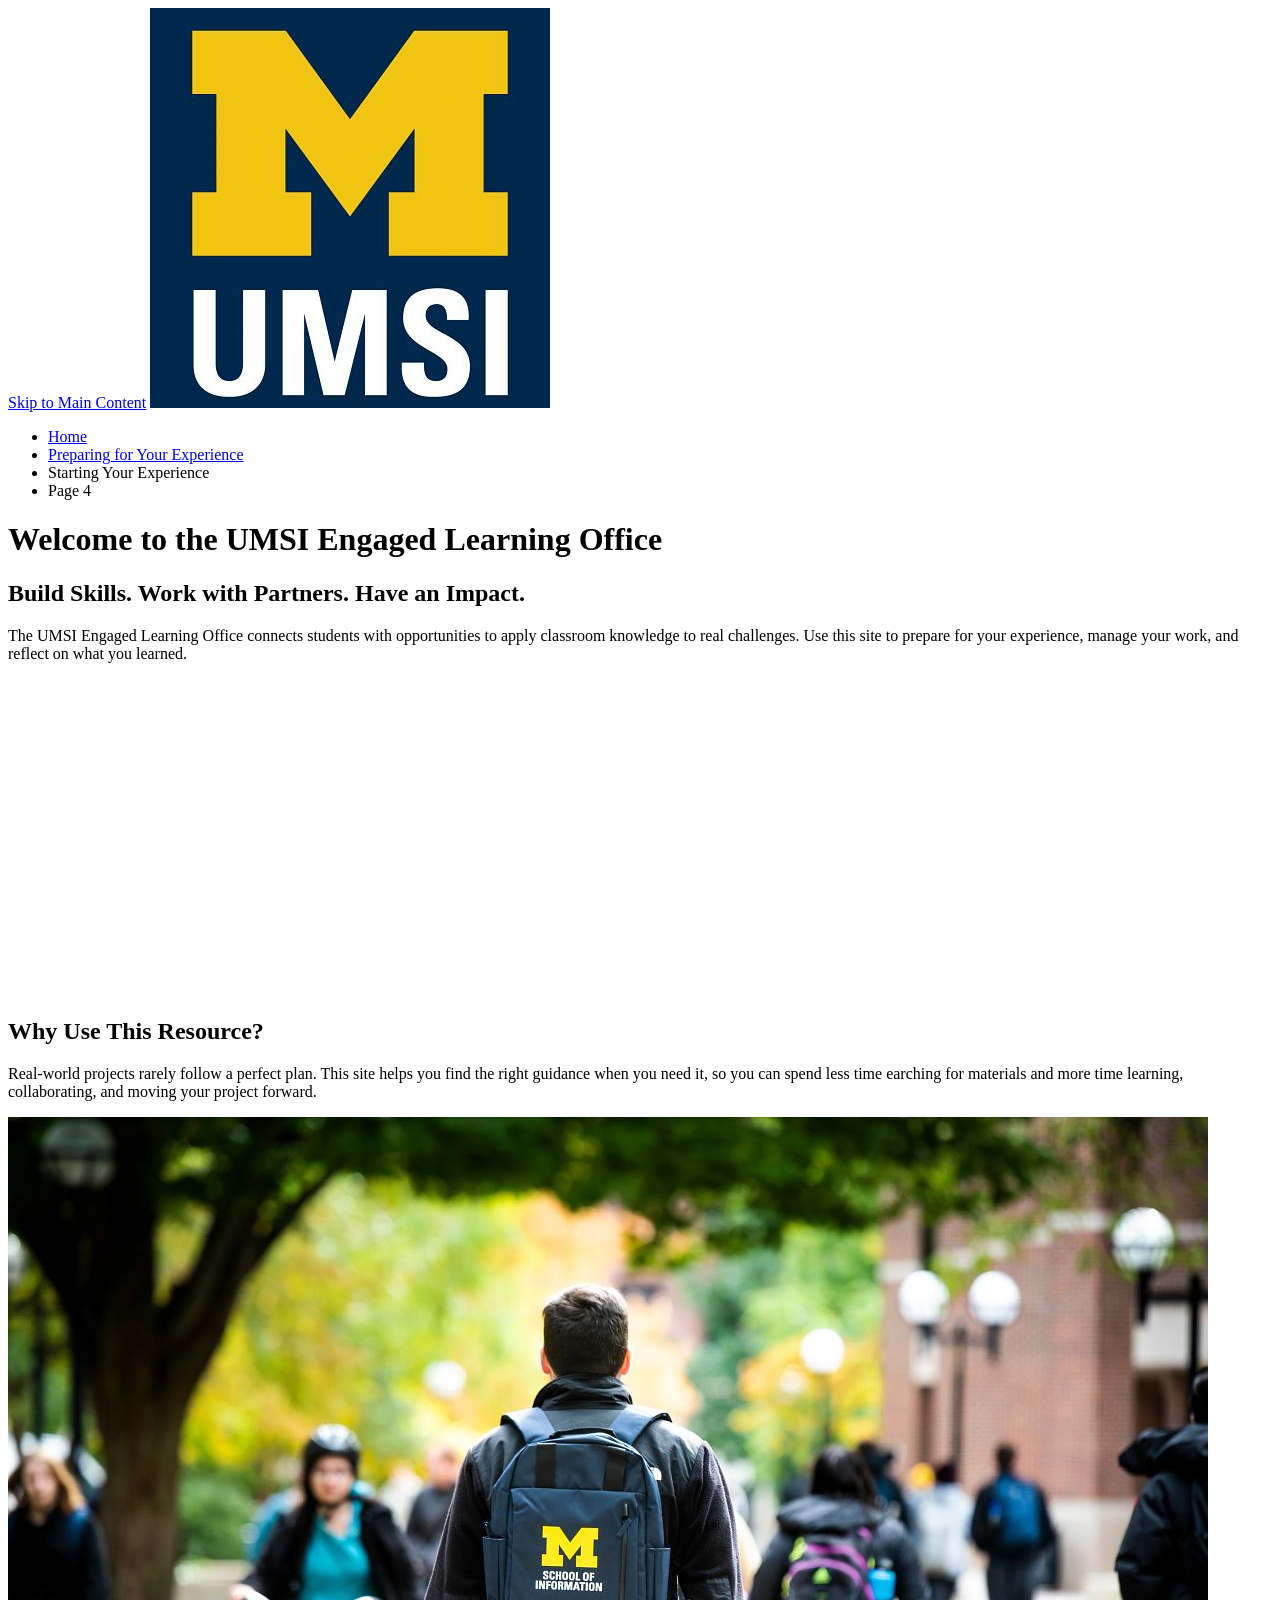
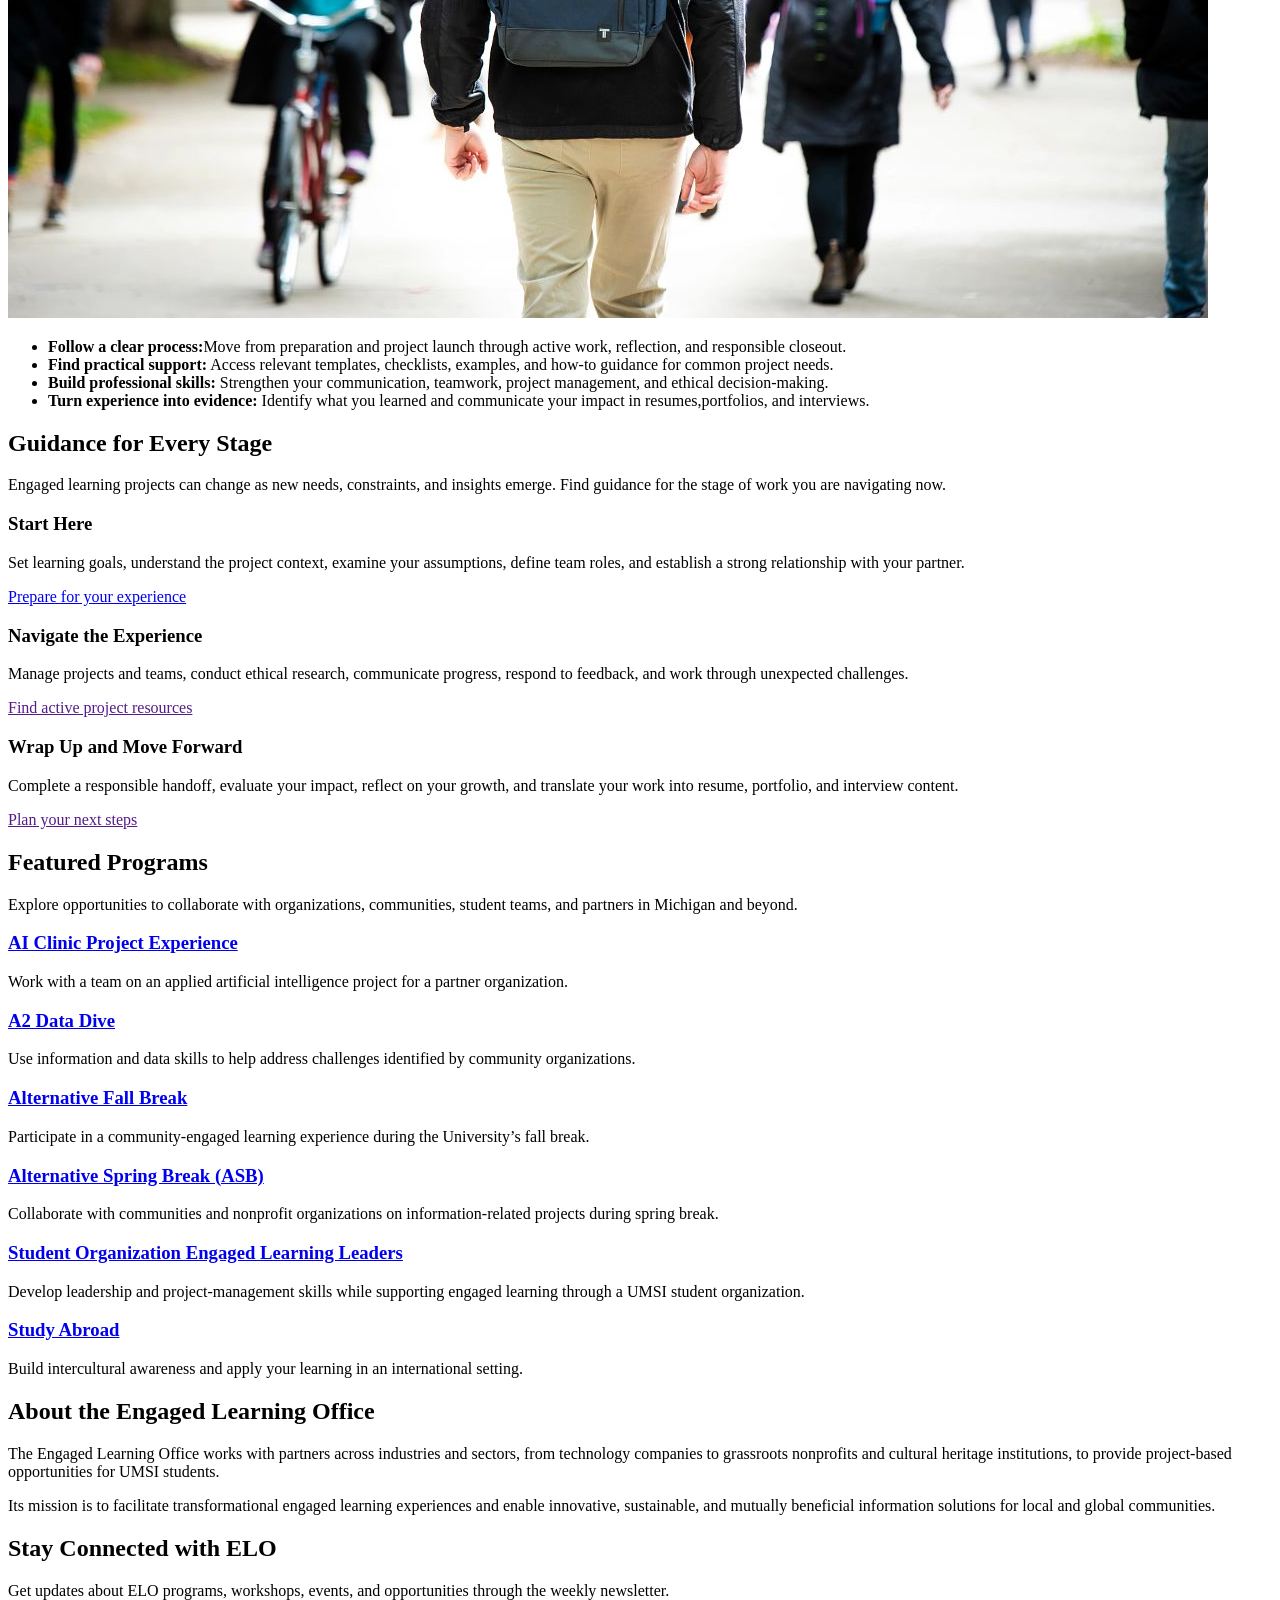
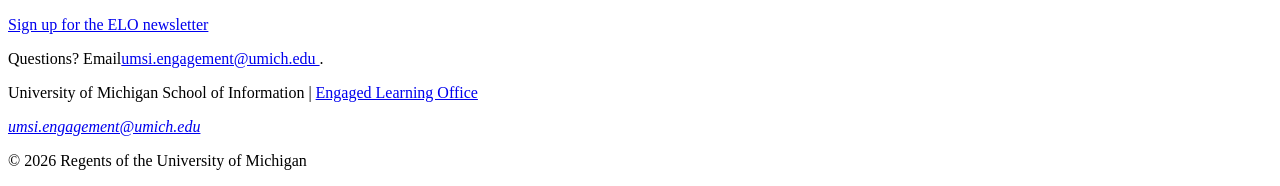
==== index.html @ 54edd9c4 "Add files via upload" ====
<!DOCTYPE html>
<html lang="en">
<head>
    <meta charset="UTF-8">
    <meta name="viewport" content="width=device-width, initial-scale=1.0">
    <title>Engaged Learning Resources | UMSI</title>

</head>
<body>

    <header>
  <a href = "#main">Skip to Main Content</a>
        <img src="images/UMSI_signature_vertical_informal_solidblue.jpg" alt="UMSI Logo">
        <nav>
            <ul>
                <li><a href = "index.html">Home</a></li>
                <li><a href = "prep.html">Preparing for Your Experience</a></li>
                <li><a>Starting Your Experience</a></li>
                <li><a>Page 4</a></li>
            </ul>
        </nav>
    <h1>Welcome to the UMSI Engaged Learning Office</h1>

    </header>
    <main id="main">
    <section>
      <h2>Build Skills. Work with Partners. Have an Impact.</h2>
      <p>
       The UMSI Engaged Learning Office connects students with opportunities to apply classroom knowledge to real challenges. Use this site to prepare for your experience, manage your work, and reflect on what you learned.
      </p>

      <iframe width="560px" height="315px" src="https://www.youtube.com/embed/81ZO9RfIJEQ?si=tBp82YWZMl1u7CVS" title="YouTube video player" frameborder="0" allow="accelerometer; autoplay; clipboard-write; encrypted-media; gyroscope; picture-in-picture; web-share" referrerpolicy="strict-origin-when-cross-origin" allowfullscreen></iframe>
         <!-- Note: this iframe might cause an Axe ARIA error - that's not on you that's on YouTube! -->
    </section>

<section>
    <h2>Why Use This Resource?</h2>

    <p>Real-world projects rarely follow a perfect plan. This site helps you find the right guidance when you need it, so you can spend less time earching for materials and more time learning, collaborating, and moving your project forward.
    </p>
        <img src="images/UMSI_CampusFall_UMSIBackpack_02.jpg" alt="A student wears a UMSI backpack in fall on the drag.">
    <ul>
        <li><strong>Follow a clear process:</strong>Move from preparation and project launch through active work, reflection, and responsible closeout.</li>
        <li><strong>Find practical support:</strong> Access relevant templates, checklists, examples, and how-to guidance for common project needs.</li>
        <li><strong>Build professional skills:</strong> Strengthen your communication, teamwork, project management, and ethical decision-making.</li>
        <li><strong>Turn experience into evidence:</strong> Identify what you learned and communicate your impact in resumes,portfolios, and interviews.</li>
    </ul>
</section>

 <section>
    <h2>Guidance for Every Stage</h2>
    <p>Engaged learning projects can change as new needs, constraints, and insights emerge. Find guidance for the stage of work you are navigating <srong>now.</strong></p>
    <article>
      <h3>Start Here</h3>
      <p>Set learning goals, understand the project context, examine your assumptions, define team roles, and establish a strong relationship with your partner.</p>
      <a href="prep.html">Prepare for your experience</a>
    </article>

    <article>
      <h3>Navigate the Experience</h3>
      <p>Manage projects and teams, conduct ethical research, communicate progress, respond to feedback, and work through unexpected challenges.</p>
      <a href="">Find active project resources</a>
    </article>

    <article>
      <h3>Wrap Up and Move Forward</h3>
      <p>Complete a responsible handoff, evaluate your impact, reflect on your growth, and translate your work into resume, portfolio, and interview content.</p>
      <a href="">Plan your next steps</a>
    </article>
  </section>

   <section>
    <h2>Featured Programs</h2>
    <p>Explore opportunities to collaborate with organizations, communities, student teams, and partners in Michigan and beyond.</p>
    <article>
    <h3><a href="https://mcompass.umich.edu/_portal/tds-program-brochure?programid=12810">AI Clinic Project Experience</a></h3>
    <p>Work with a team on an applied artificial intelligence project for a partner organization.</p>
    </article>

    <article>
    <h3><a href="https://mcompass.umich.edu/_portal/tds-program-brochure?programid=12556">A2 Data Dive</a></h3>
    <p>Use information and data skills to help address challenges identified by community organizations.</p>
    </article>

     <article>
      <h3><a href="https://mcompass.umich.edu/_portal/tds-program-brochure?programid=11297">Alternative Fall Break</a></h3>
      <p>Participate in a community-engaged learning experience during the University’s fall break.</p>
    </article>

    <article>
      <h3><a href="https://mcompass.umich.edu/_portal/tds-program-brochure?programid=10621">Alternative Spring Break (ASB)</a></h3>
       <p>Collaborate with communities and nonprofit organizations on information-related projects during spring break.</p>
    </article>

    <article>
      <h3><a href="https://mcompass.umich.edu/_portal/tds-program-brochure?programid=12294">Student Organization Engaged Learning Leaders</a></h3>
       <p>Develop leadership and project-management skills while supporting engaged learning through a UMSI student organization.</p>
    </article>

    <article>
      <h3><a href="https://www.si.umich.edu/student-life/study-abroad">Study Abroad</a></h3>
      <p>Build intercultural awareness and apply your learning in an international setting. </p>
    </article>
   </section>
  <section>
    <h2>About the Engaged Learning Office</h2>
    <p>The Engaged Learning Office works with partners across industries and sectors, from technology companies to grassroots nonprofits and cultural heritage institutions, to provide project-based opportunities for UMSI students.</p>
    <p>Its mission is to facilitate transformational engaged learning experiences and enable innovative, sustainable, and mutually beneficial information solutions for local and global communities.</p>
  </section>
  <aside>
    <h2>Stay Connected with ELO</h2>
    <p>Get updates about ELO programs, workshops, events, and opportunities through the weekly newsletter.</p>
    <div>
       <a href="https://umsi.info/elo-newsletter"> Sign up for the ELO newsletter</a>
    </div>
    <p>Questions? Email<a href="mailto:umsi.engagement@umich.edu">umsi.engagement@umich.edu </a>.</p>
  </aside>


        <!-- Content taken & modified from UMGPT with the prompt, "Write me a webpage of intro content to help meet the following requirements - this is for the home page": and then pasted in the client objectives & project requirements"
        UMGPT. (2026). UMGPT ( GPT-5.6 Sol September 7th version) [Large language model]. -->
    </main>
    <footer>
        <p>University of Michigan School of Information | <a href="https://www.si.umich.edu/programs/engaged-learning/about-engaged-learning-office">Engaged Learning Office </a></p>
      <address>
        <a href="mailto:umsi.engagement@umich.edu">umsi.engagement@umich.edu</a>
      </address>
      <p>&copy; 2026 Regents of the University of Michigan</p>
    </footer>
</body>
</html>
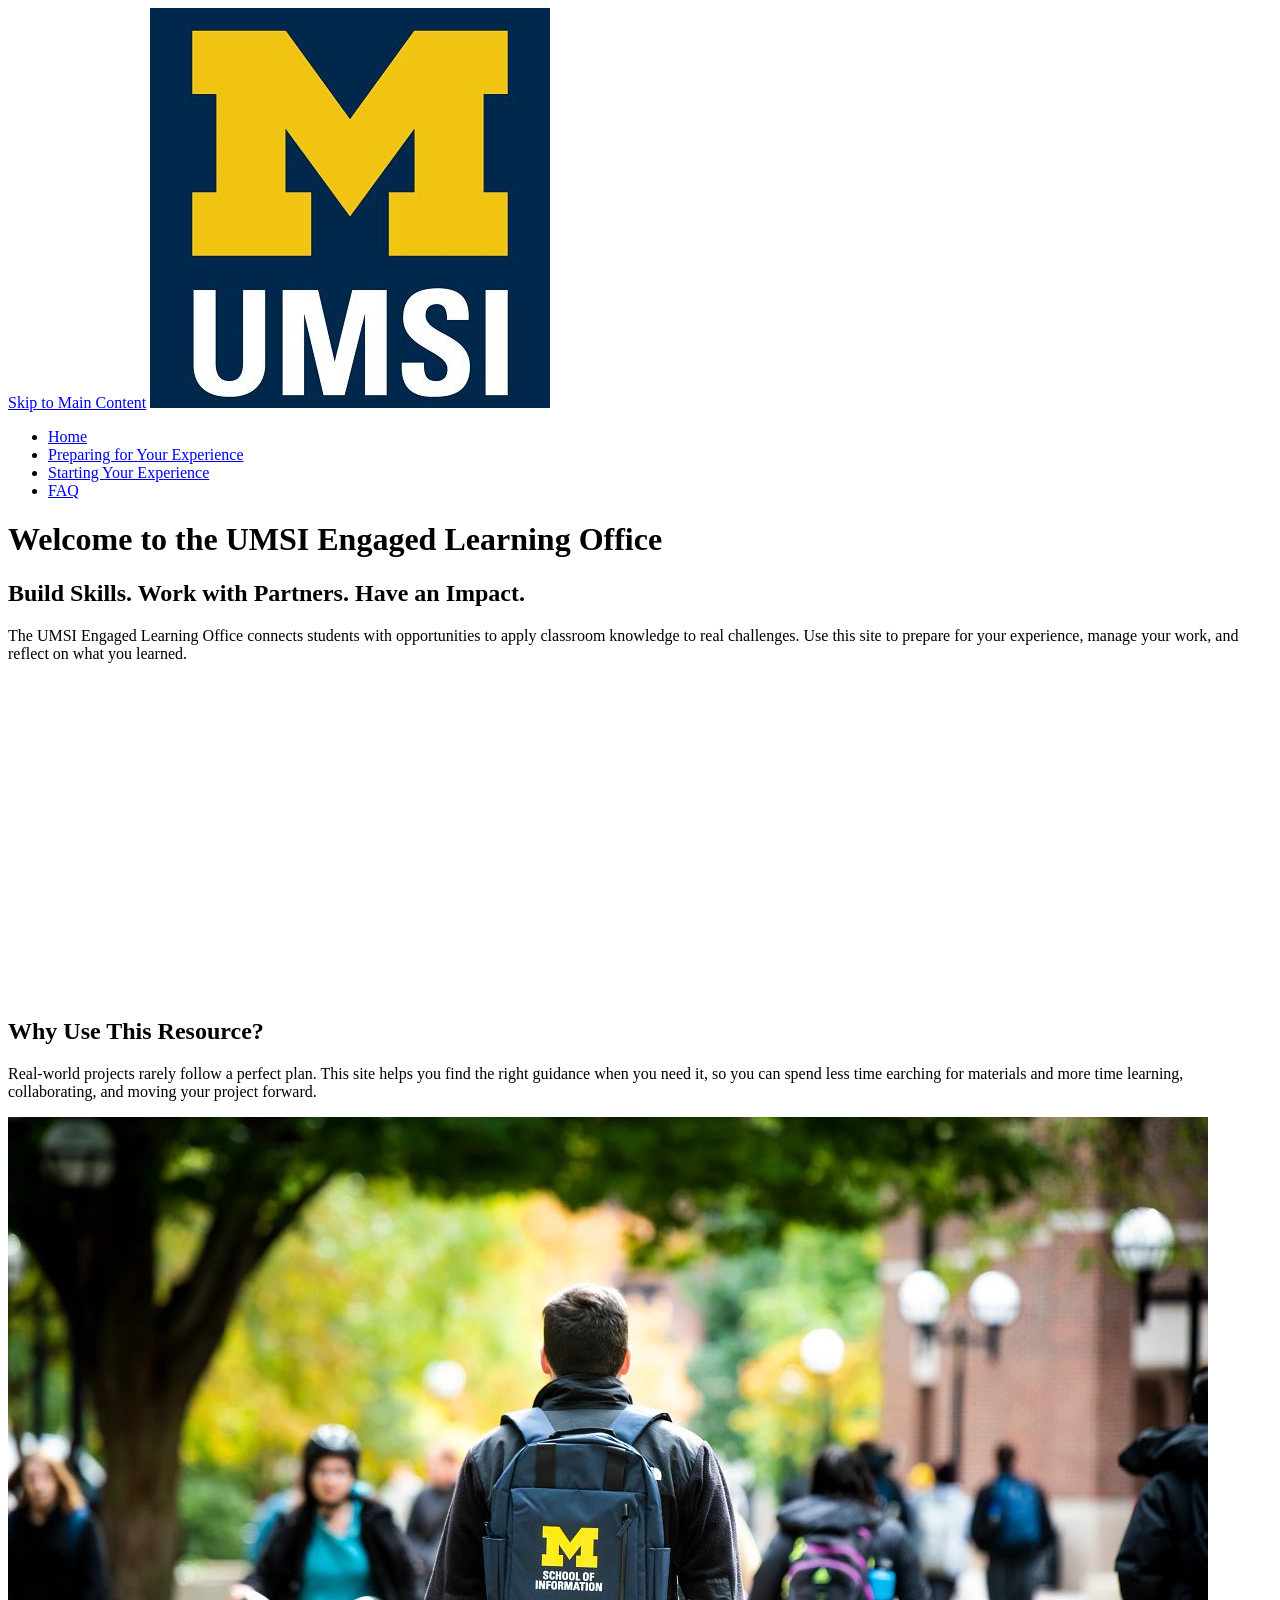
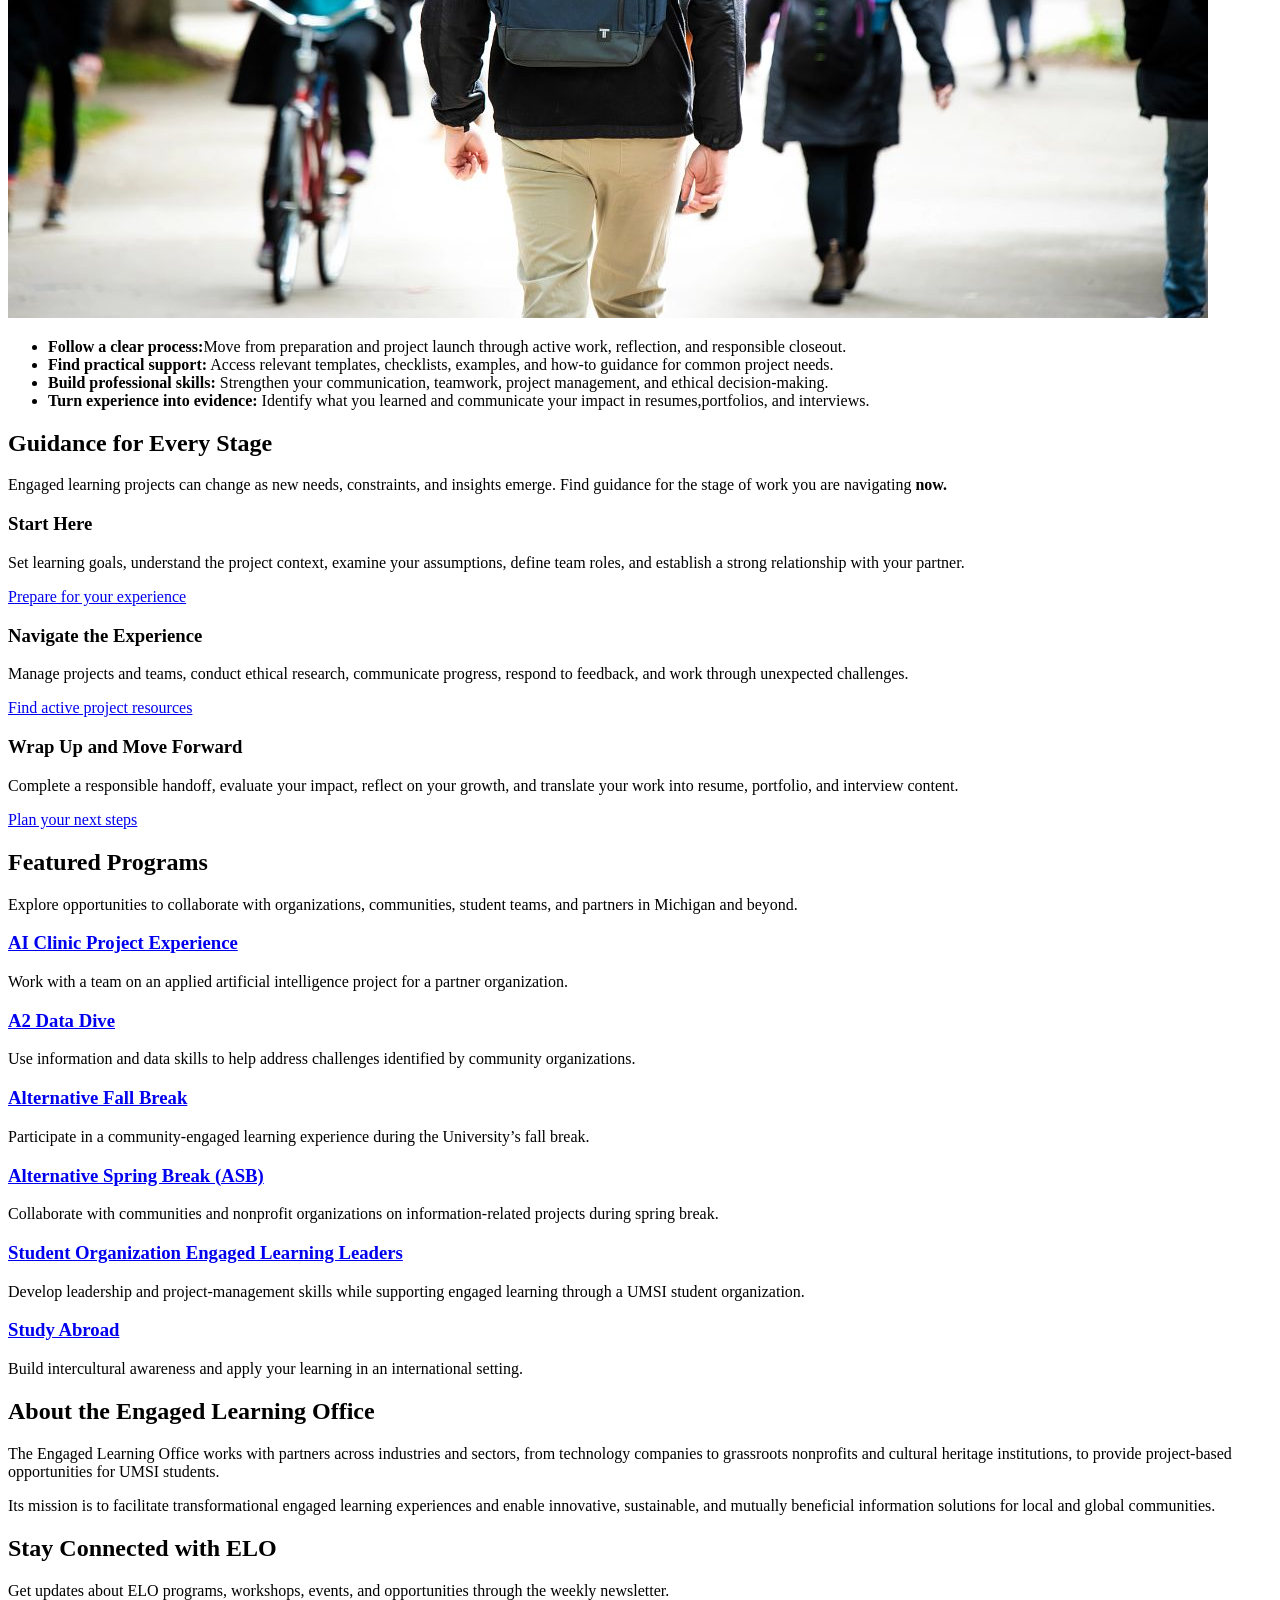
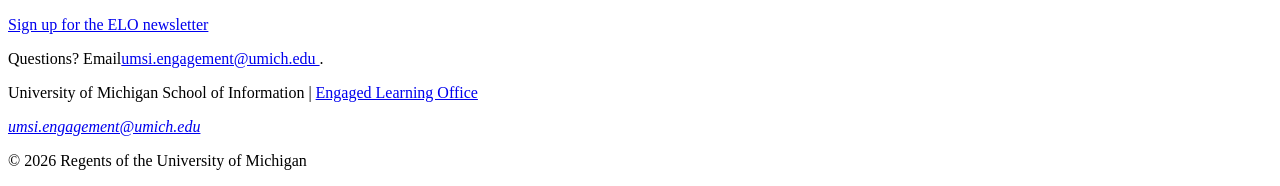
==== commit 81102e82: "Add files via upload fixed nav links and typo (index.html)" ====
--- a/index.html
+++ b/index.html
@@ -15,8 +15,8 @@
             <ul>
                 <li><a href = "index.html">Home</a></li>
                 <li><a href = "prep.html">Preparing for Your Experience</a></li>
-                <li><a>Starting Your Experience</a></li>
-                <li><a>Page 4</a></li>
+                <li><a href="start.html">Starting Your Experience</a></li>
+                <li><a href="faq.html">FAQ</a></li>
             </ul>
         </nav>
     <h1>Welcome to the UMSI Engaged Learning Office</h1>
@@ -49,7 +49,7 @@
 
  <section>
     <h2>Guidance for Every Stage</h2>
-    <p>Engaged learning projects can change as new needs, constraints, and insights emerge. Find guidance for the stage of work you are navigating <srong>now.</strong></p>
+    <p>Engaged learning projects can change as new needs, constraints, and insights emerge. Find guidance for the stage of work you are navigating <strong>now.</strong></p>
     <article>
       <h3>Start Here</h3>
       <p>Set learning goals, understand the project context, examine your assumptions, define team roles, and establish a strong relationship with your partner.</p>
@@ -59,13 +59,13 @@
     <article>
       <h3>Navigate the Experience</h3>
       <p>Manage projects and teams, conduct ethical research, communicate progress, respond to feedback, and work through unexpected challenges.</p>
-      <a href="">Find active project resources</a>
+      <a href="start.html">Find active project resources</a>
     </article>
 
     <article>
       <h3>Wrap Up and Move Forward</h3>
       <p>Complete a responsible handoff, evaluate your impact, reflect on your growth, and translate your work into resume, portfolio, and interview content.</p>
-      <a href="">Plan your next steps</a>
+      <a href="faq.html">Plan your next steps</a>
     </article>
   </section>
 
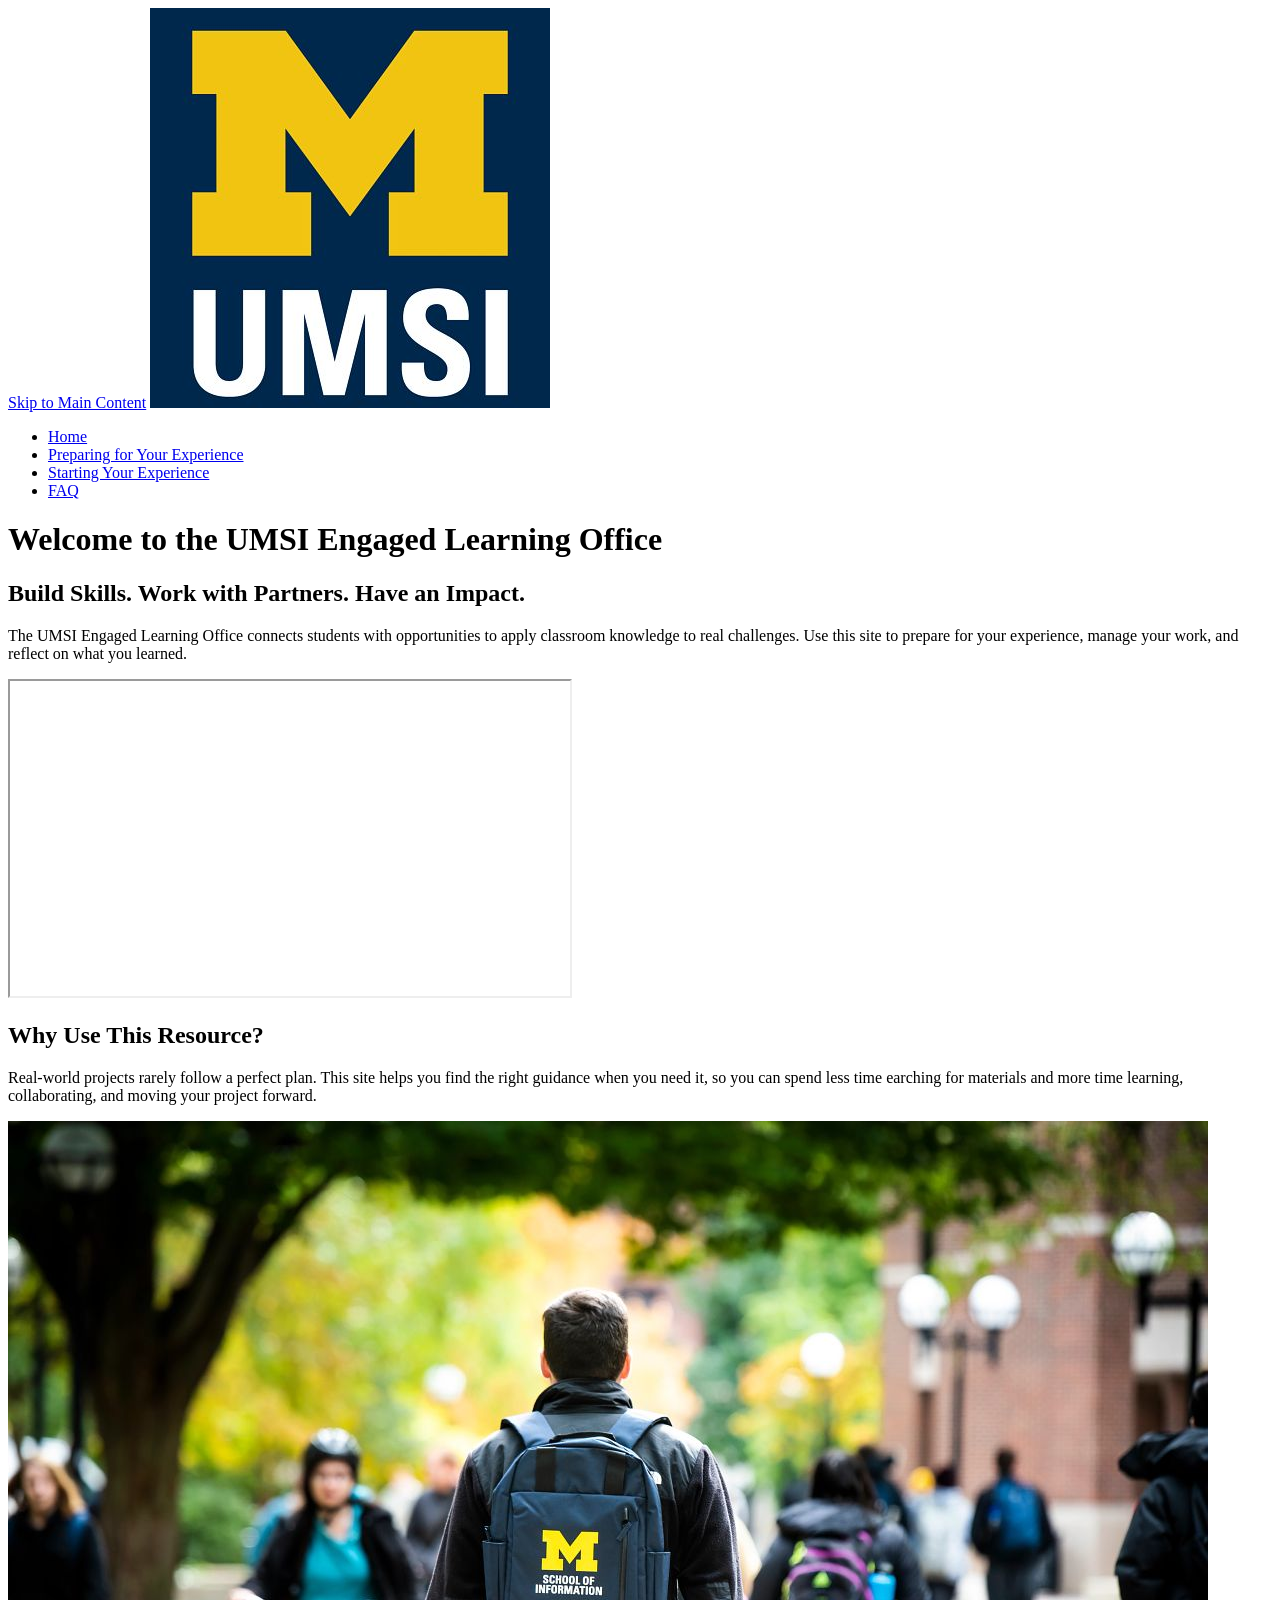
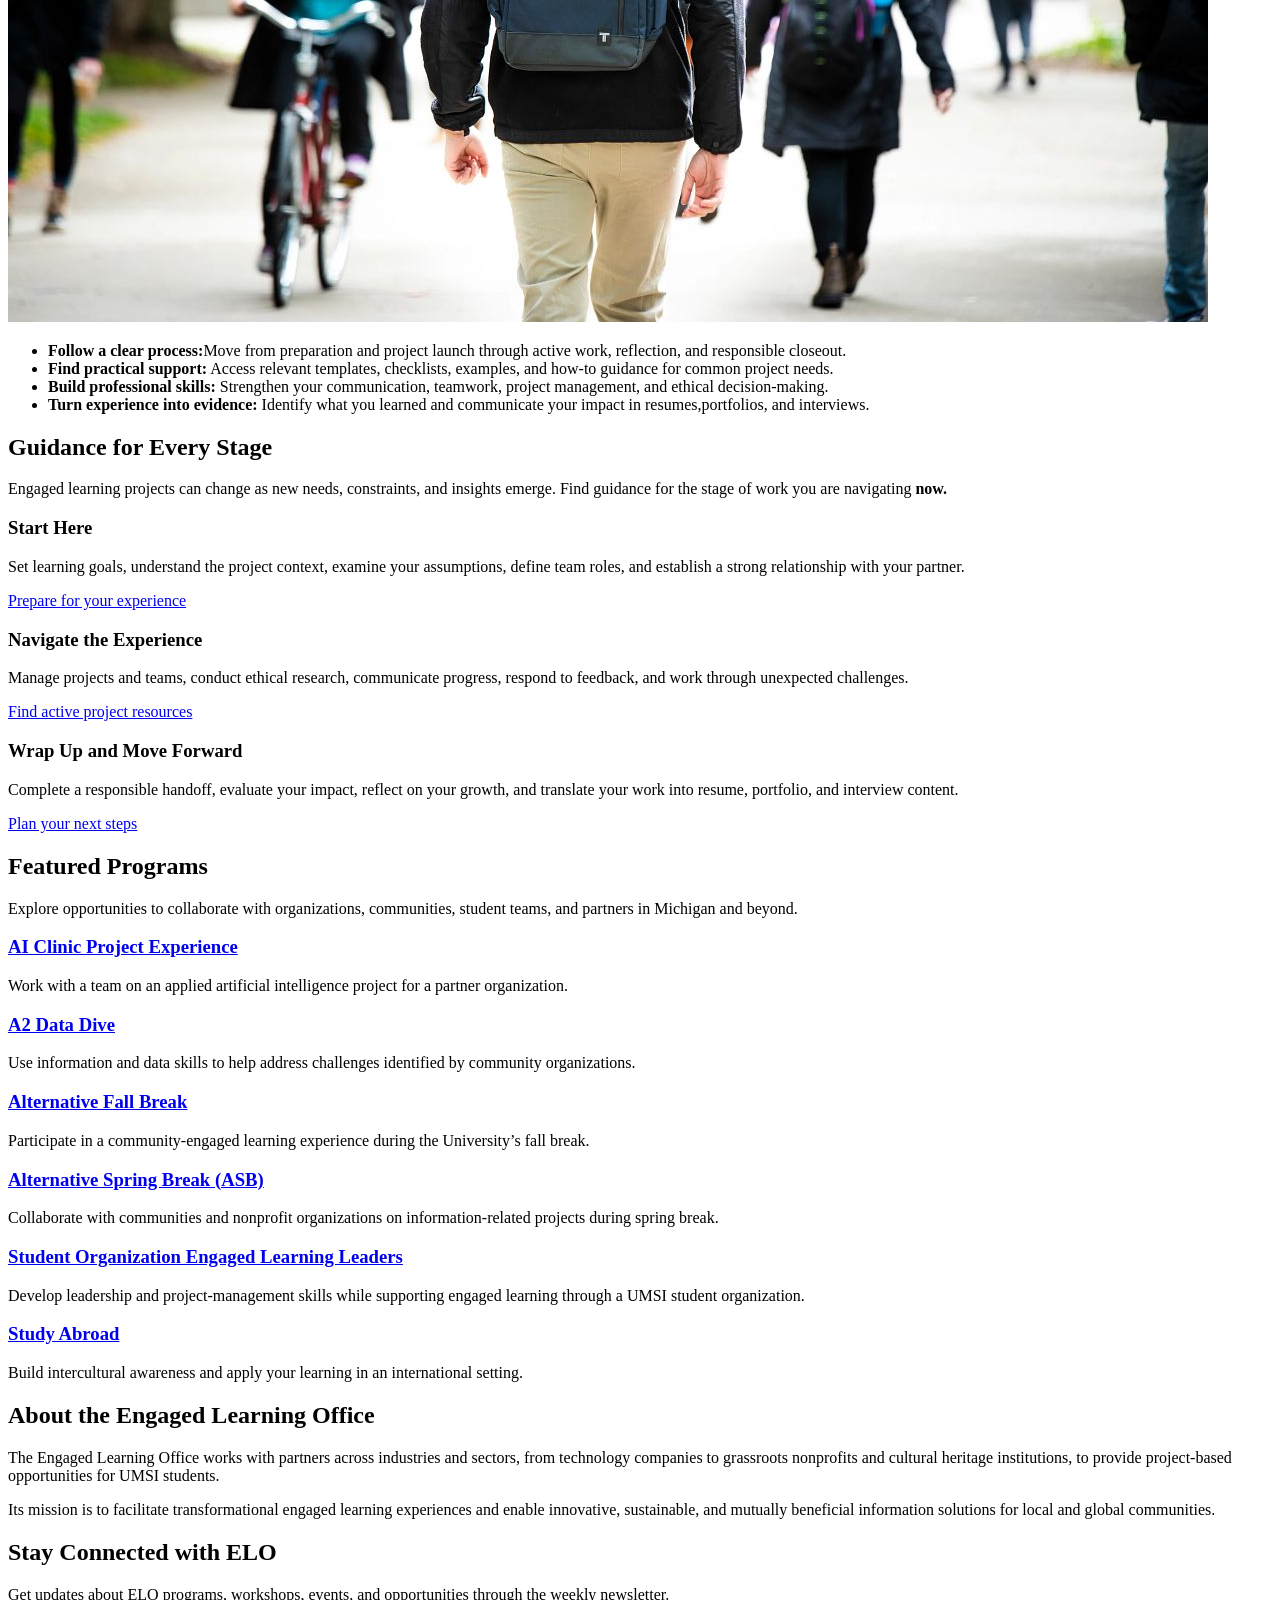
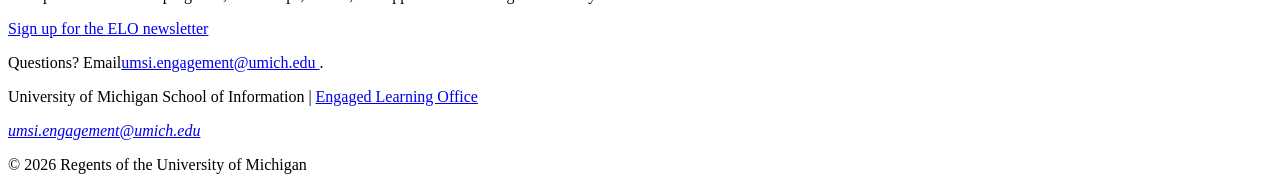
==== commit 02d4dc8a: "Add files via upload fixed validate errors (index.html)" ====
--- a/index.html
+++ b/index.html
@@ -29,7 +29,7 @@
        The UMSI Engaged Learning Office connects students with opportunities to apply classroom knowledge to real challenges. Use this site to prepare for your experience, manage your work, and reflect on what you learned.
       </p>
 
-      <iframe width="560px" height="315px" src="https://www.youtube.com/embed/81ZO9RfIJEQ?si=tBp82YWZMl1u7CVS" title="YouTube video player" frameborder="0" allow="accelerometer; autoplay; clipboard-write; encrypted-media; gyroscope; picture-in-picture; web-share" referrerpolicy="strict-origin-when-cross-origin" allowfullscreen></iframe>
+      <iframe width="560" height="315" src="https://www.youtube.com/embed/81ZO9RfIJEQ?si=tBp82YWZMl1u7CVS" title="YouTube video player" allow="accelerometer; autoplay; clipboard-write; encrypted-media; gyroscope; picture-in-picture; web-share" referrerpolicy="strict-origin-when-cross-origin" allowfullscreen></iframe>
          <!-- Note: this iframe might cause an Axe ARIA error - that's not on you that's on YouTube! -->
     </section>
 
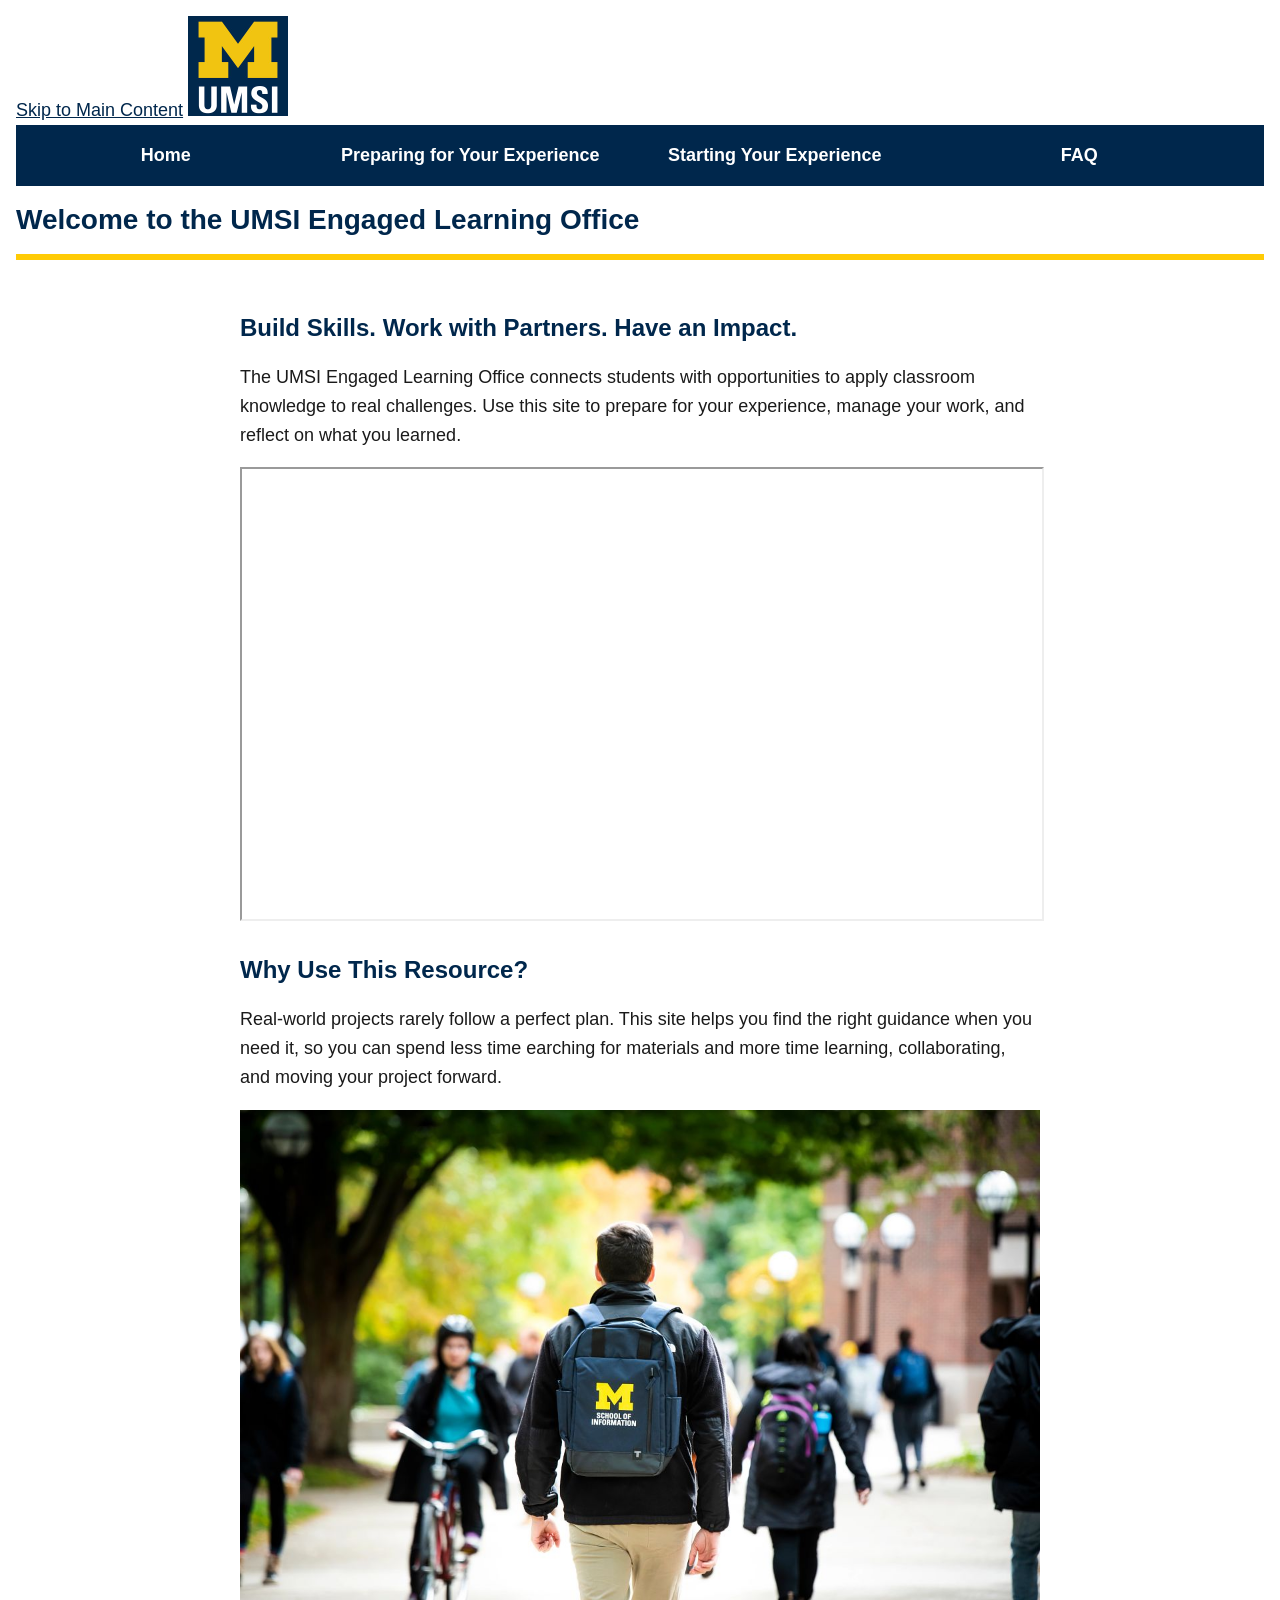
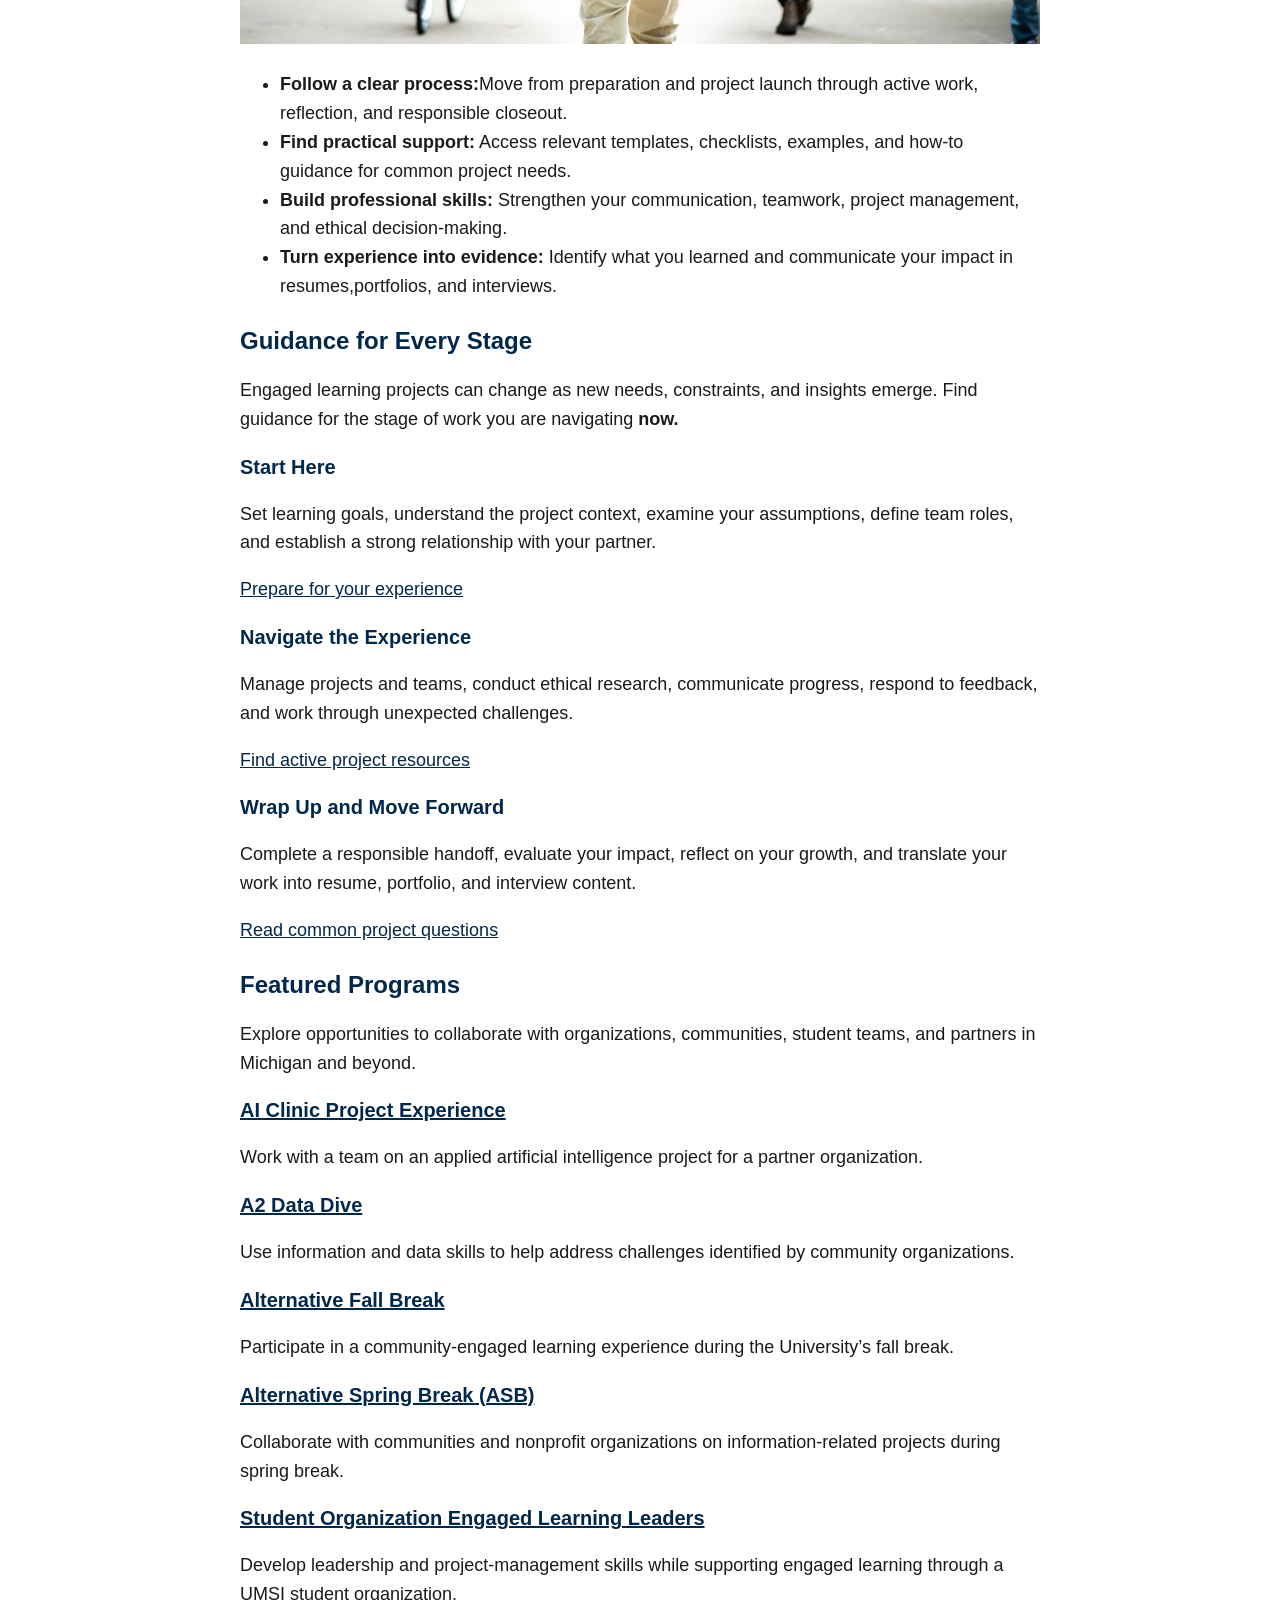
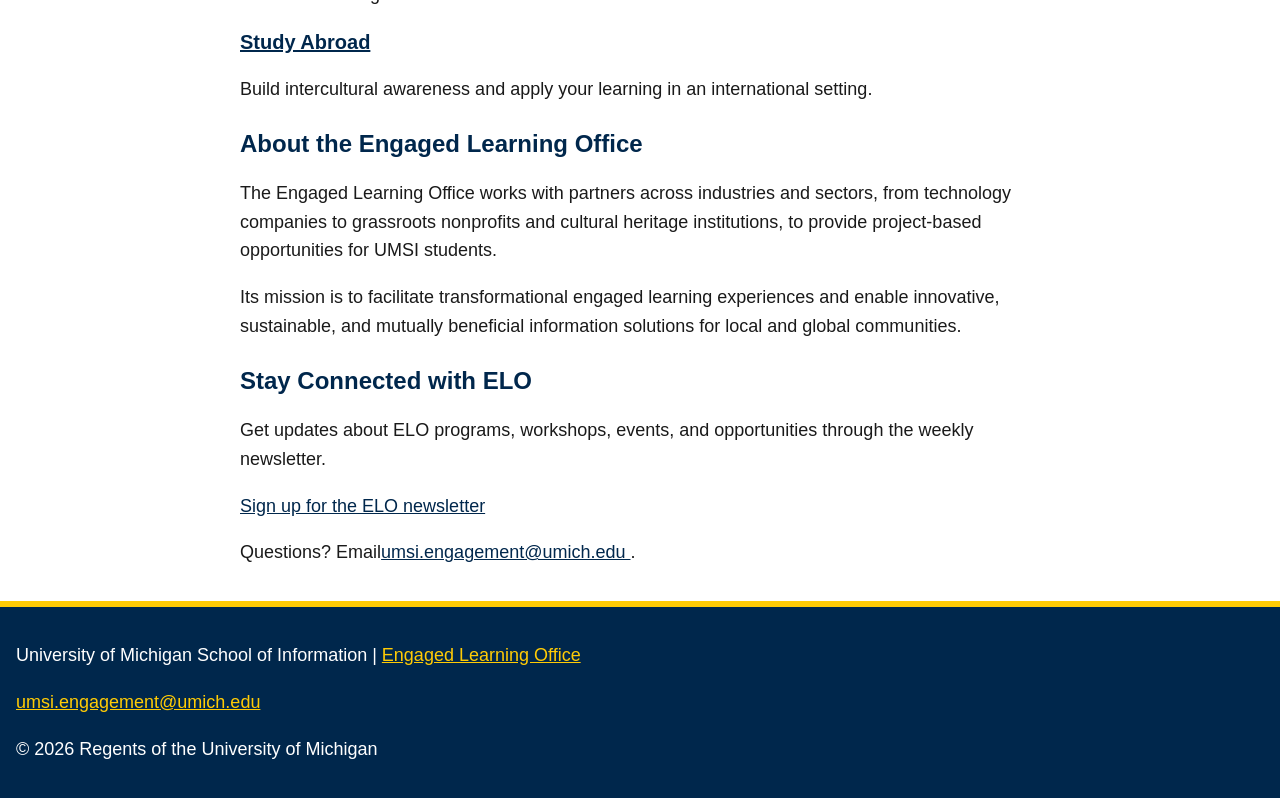
==== commit e088e7e8: "Add files via upload Client Project - Mobile View Complete" ====
--- a/index.html
+++ b/index.html
@@ -1,131 +1,262 @@
-<!DOCTYPE html>
+<!doctype html>
 <html lang="en">
-<head>
-    <meta charset="UTF-8">
-    <meta name="viewport" content="width=device-width, initial-scale=1.0">
+  <head>
+    <meta charset="UTF-8" />
+    <meta name="viewport" content="width=device-width, initial-scale=1.0" />
     <title>Engaged Learning Resources | UMSI</title>
-
-</head>
-<body>
-
+    <link rel="stylesheet" href="css/style.css" />
+  </head>
+  <body>
     <header>
-  <a href = "#main">Skip to Main Content</a>
-        <img src="images/UMSI_signature_vertical_informal_solidblue.jpg" alt="UMSI Logo">
-        <nav>
-            <ul>
-                <li><a href = "index.html">Home</a></li>
-                <li><a href = "prep.html">Preparing for Your Experience</a></li>
-                <li><a href="start.html">Starting Your Experience</a></li>
-                <li><a href="faq.html">FAQ</a></li>
-            </ul>
-        </nav>
-    <h1>Welcome to the UMSI Engaged Learning Office</h1>
-
+      <a href="#main">Skip to Main Content</a>
+      <img
+        src="images/UMSI_signature_vertical_informal_solidblue.jpg"
+        alt="UMSI Logo"
+      />
+      <nav>
+        <ul>
+          <li><a href="index.html">Home</a></li>
+          <li><a href="prep.html">Preparing for Your Experience</a></li>
+          <li><a href="start.html">Starting Your Experience</a></li>
+          <li><a href="faq.html">FAQ</a></li>
+        </ul>
+      </nav>
+      <h1>Welcome to the UMSI Engaged Learning Office</h1>
     </header>
     <main id="main">
-    <section>
-      <h2>Build Skills. Work with Partners. Have an Impact.</h2>
-      <p>
-       The UMSI Engaged Learning Office connects students with opportunities to apply classroom knowledge to real challenges. Use this site to prepare for your experience, manage your work, and reflect on what you learned.
-      </p>
-
-      <iframe width="560" height="315" src="https://www.youtube.com/embed/81ZO9RfIJEQ?si=tBp82YWZMl1u7CVS" title="YouTube video player" allow="accelerometer; autoplay; clipboard-write; encrypted-media; gyroscope; picture-in-picture; web-share" referrerpolicy="strict-origin-when-cross-origin" allowfullscreen></iframe>
-         <!-- Note: this iframe might cause an Axe ARIA error - that's not on you that's on YouTube! -->
-    </section>
-
-<section>
-    <h2>Why Use This Resource?</h2>
-
-    <p>Real-world projects rarely follow a perfect plan. This site helps you find the right guidance when you need it, so you can spend less time earching for materials and more time learning, collaborating, and moving your project forward.
-    </p>
-        <img src="images/UMSI_CampusFall_UMSIBackpack_02.jpg" alt="A student wears a UMSI backpack in fall on the drag.">
-    <ul>
-        <li><strong>Follow a clear process:</strong>Move from preparation and project launch through active work, reflection, and responsible closeout.</li>
-        <li><strong>Find practical support:</strong> Access relevant templates, checklists, examples, and how-to guidance for common project needs.</li>
-        <li><strong>Build professional skills:</strong> Strengthen your communication, teamwork, project management, and ethical decision-making.</li>
-        <li><strong>Turn experience into evidence:</strong> Identify what you learned and communicate your impact in resumes,portfolios, and interviews.</li>
-    </ul>
-</section>
-
- <section>
-    <h2>Guidance for Every Stage</h2>
-    <p>Engaged learning projects can change as new needs, constraints, and insights emerge. Find guidance for the stage of work you are navigating <strong>now.</strong></p>
-    <article>
-      <h3>Start Here</h3>
-      <p>Set learning goals, understand the project context, examine your assumptions, define team roles, and establish a strong relationship with your partner.</p>
-      <a href="prep.html">Prepare for your experience</a>
-    </article>
-
-    <article>
-      <h3>Navigate the Experience</h3>
-      <p>Manage projects and teams, conduct ethical research, communicate progress, respond to feedback, and work through unexpected challenges.</p>
-      <a href="start.html">Find active project resources</a>
-    </article>
-
-    <article>
-      <h3>Wrap Up and Move Forward</h3>
-      <p>Complete a responsible handoff, evaluate your impact, reflect on your growth, and translate your work into resume, portfolio, and interview content.</p>
-      <a href="faq.html">Plan your next steps</a>
-    </article>
-  </section>
-
-   <section>
-    <h2>Featured Programs</h2>
-    <p>Explore opportunities to collaborate with organizations, communities, student teams, and partners in Michigan and beyond.</p>
-    <article>
-    <h3><a href="https://mcompass.umich.edu/_portal/tds-program-brochure?programid=12810">AI Clinic Project Experience</a></h3>
-    <p>Work with a team on an applied artificial intelligence project for a partner organization.</p>
-    </article>
-
-    <article>
-    <h3><a href="https://mcompass.umich.edu/_portal/tds-program-brochure?programid=12556">A2 Data Dive</a></h3>
-    <p>Use information and data skills to help address challenges identified by community organizations.</p>
-    </article>
-
-     <article>
-      <h3><a href="https://mcompass.umich.edu/_portal/tds-program-brochure?programid=11297">Alternative Fall Break</a></h3>
-      <p>Participate in a community-engaged learning experience during the University’s fall break.</p>
-    </article>
-
-    <article>
-      <h3><a href="https://mcompass.umich.edu/_portal/tds-program-brochure?programid=10621">Alternative Spring Break (ASB)</a></h3>
-       <p>Collaborate with communities and nonprofit organizations on information-related projects during spring break.</p>
-    </article>
-
-    <article>
-      <h3><a href="https://mcompass.umich.edu/_portal/tds-program-brochure?programid=12294">Student Organization Engaged Learning Leaders</a></h3>
-       <p>Develop leadership and project-management skills while supporting engaged learning through a UMSI student organization.</p>
-    </article>
-
-    <article>
-      <h3><a href="https://www.si.umich.edu/student-life/study-abroad">Study Abroad</a></h3>
-      <p>Build intercultural awareness and apply your learning in an international setting. </p>
-    </article>
-   </section>
-  <section>
-    <h2>About the Engaged Learning Office</h2>
-    <p>The Engaged Learning Office works with partners across industries and sectors, from technology companies to grassroots nonprofits and cultural heritage institutions, to provide project-based opportunities for UMSI students.</p>
-    <p>Its mission is to facilitate transformational engaged learning experiences and enable innovative, sustainable, and mutually beneficial information solutions for local and global communities.</p>
-  </section>
-  <aside>
-    <h2>Stay Connected with ELO</h2>
-    <p>Get updates about ELO programs, workshops, events, and opportunities through the weekly newsletter.</p>
-    <div>
-       <a href="https://umsi.info/elo-newsletter"> Sign up for the ELO newsletter</a>
-    </div>
-    <p>Questions? Email<a href="mailto:umsi.engagement@umich.edu">umsi.engagement@umich.edu </a>.</p>
-  </aside>
-
-
-        <!-- Content taken & modified from UMGPT with the prompt, "Write me a webpage of intro content to help meet the following requirements - this is for the home page": and then pasted in the client objectives & project requirements"
+      <section>
+        <h2>Build Skills. Work with Partners. Have an Impact.</h2>
+        <p>
+          The UMSI Engaged Learning Office connects students with opportunities
+          to apply classroom knowledge to real challenges. Use this site to
+          prepare for your experience, manage your work, and reflect on what you
+          learned.
+        </p>
+
+        <iframe
+          width="560"
+          height="315"
+          src="https://www.youtube.com/embed/81ZO9RfIJEQ?si=tBp82YWZMl1u7CVS"
+          title="YouTube video player"
+          allow="
+            accelerometer;
+            autoplay;
+            clipboard-write;
+            encrypted-media;
+            gyroscope;
+            picture-in-picture;
+            web-share;
+          "
+          referrerpolicy="strict-origin-when-cross-origin"
+          allowfullscreen
+        ></iframe>
+        <!-- Note: this iframe might cause an Axe ARIA error - that's not on you that's on YouTube! -->
+      </section>
+
+      <section>
+        <h2>Why Use This Resource?</h2>
+
+        <p>
+          Real-world projects rarely follow a perfect plan. This site helps you
+          find the right guidance when you need it, so you can spend less time
+          earching for materials and more time learning, collaborating, and
+          moving your project forward.
+        </p>
+        <img
+          src="images/UMSI_CampusFall_UMSIBackpack_02.jpg"
+          alt="A student wears a UMSI backpack in fall on the drag."
+        />
+        <ul>
+          <li>
+            <strong>Follow a clear process:</strong>Move from preparation and
+            project launch through active work, reflection, and responsible
+            closeout.
+          </li>
+          <li>
+            <strong>Find practical support:</strong> Access relevant templates,
+            checklists, examples, and how-to guidance for common project needs.
+          </li>
+          <li>
+            <strong>Build professional skills:</strong> Strengthen your
+            communication, teamwork, project management, and ethical
+            decision-making.
+          </li>
+          <li>
+            <strong>Turn experience into evidence:</strong> Identify what you
+            learned and communicate your impact in resumes,portfolios, and
+            interviews.
+          </li>
+        </ul>
+      </section>
+
+      <section>
+        <h2>Guidance for Every Stage</h2>
+        <p>
+          Engaged learning projects can change as new needs, constraints, and
+          insights emerge. Find guidance for the stage of work you are
+          navigating <strong>now.</strong>
+        </p>
+        <article>
+          <h3>Start Here</h3>
+          <p>
+            Set learning goals, understand the project context, examine your
+            assumptions, define team roles, and establish a strong relationship
+            with your partner.
+          </p>
+          <a href="prep.html">Prepare for your experience</a>
+        </article>
+
+        <article>
+          <h3>Navigate the Experience</h3>
+          <p>
+            Manage projects and teams, conduct ethical research, communicate
+            progress, respond to feedback, and work through unexpected
+            challenges.
+          </p>
+          <a href="start.html">Find active project resources</a>
+        </article>
+
+        <article>
+          <h3>Wrap Up and Move Forward</h3>
+          <p>
+            Complete a responsible handoff, evaluate your impact, reflect on
+            your growth, and translate your work into resume, portfolio, and
+            interview content.
+          </p>
+          <a href="faq.html">Read common project questions</a>
+        </article>
+      </section>
+
+      <section>
+        <h2>Featured Programs</h2>
+        <p>
+          Explore opportunities to collaborate with organizations, communities,
+          student teams, and partners in Michigan and beyond.
+        </p>
+        <article>
+          <h3>
+            <a
+              href="https://mcompass.umich.edu/_portal/tds-program-brochure?programid=12810"
+              >AI Clinic Project Experience</a
+            >
+          </h3>
+          <p>
+            Work with a team on an applied artificial intelligence project for a
+            partner organization.
+          </p>
+        </article>
+
+        <article>
+          <h3>
+            <a
+              href="https://mcompass.umich.edu/_portal/tds-program-brochure?programid=12556"
+              >A2 Data Dive</a
+            >
+          </h3>
+          <p>
+            Use information and data skills to help address challenges
+            identified by community organizations.
+          </p>
+        </article>
+
+        <article>
+          <h3>
+            <a
+              href="https://mcompass.umich.edu/_portal/tds-program-brochure?programid=11297"
+              >Alternative Fall Break</a
+            >
+          </h3>
+          <p>
+            Participate in a community-engaged learning experience during the
+            University’s fall break.
+          </p>
+        </article>
+
+        <article>
+          <h3>
+            <a
+              href="https://mcompass.umich.edu/_portal/tds-program-brochure?programid=10621"
+              >Alternative Spring Break (ASB)</a
+            >
+          </h3>
+          <p>
+            Collaborate with communities and nonprofit organizations on
+            information-related projects during spring break.
+          </p>
+        </article>
+
+        <article>
+          <h3>
+            <a
+              href="https://mcompass.umich.edu/_portal/tds-program-brochure?programid=12294"
+              >Student Organization Engaged Learning Leaders</a
+            >
+          </h3>
+          <p>
+            Develop leadership and project-management skills while supporting
+            engaged learning through a UMSI student organization.
+          </p>
+        </article>
+
+        <article>
+          <h3>
+            <a href="https://www.si.umich.edu/student-life/study-abroad"
+              >Study Abroad</a
+            >
+          </h3>
+          <p>
+            Build intercultural awareness and apply your learning in an
+            international setting.
+          </p>
+        </article>
+      </section>
+      <section>
+        <h2>About the Engaged Learning Office</h2>
+        <p>
+          The Engaged Learning Office works with partners across industries and
+          sectors, from technology companies to grassroots nonprofits and
+          cultural heritage institutions, to provide project-based opportunities
+          for UMSI students.
+        </p>
+        <p>
+          Its mission is to facilitate transformational engaged learning
+          experiences and enable innovative, sustainable, and mutually
+          beneficial information solutions for local and global communities.
+        </p>
+      </section>
+      <aside>
+        <h2>Stay Connected with ELO</h2>
+        <p>
+          Get updates about ELO programs, workshops, events, and opportunities
+          through the weekly newsletter.
+        </p>
+        <div>
+          <a href="https://umsi.info/elo-newsletter">
+            Sign up for the ELO newsletter</a
+          >
+        </div>
+        <p>
+          Questions? Email<a href="mailto:umsi.engagement@umich.edu"
+            >umsi.engagement@umich.edu </a
+          >.
+        </p>
+      </aside>
+
+      <!-- Content taken & modified from UMGPT with the prompt, "Write me a webpage of intro content to help meet the following requirements - this is for the home page": and then pasted in the client objectives & project requirements"
         UMGPT. (2026). UMGPT ( GPT-5.6 Sol September 7th version) [Large language model]. -->
     </main>
     <footer>
-        <p>University of Michigan School of Information | <a href="https://www.si.umich.edu/programs/engaged-learning/about-engaged-learning-office">Engaged Learning Office </a></p>
+      <p>
+        University of Michigan School of Information |
+        <a
+          href="https://www.si.umich.edu/programs/engaged-learning/about-engaged-learning-office"
+          >Engaged Learning Office
+        </a>
+      </p>
       <address>
         <a href="mailto:umsi.engagement@umich.edu">umsi.engagement@umich.edu</a>
       </address>
       <p>&copy; 2026 Regents of the University of Michigan</p>
     </footer>
-</body>
+  </body>
 </html>
--- a/css/style.css
+++ b/css/style.css
@@ -0,0 +1,139 @@
+body {
+  font-family: Arial, Helvetica, sans-serif;
+  font-size: 18px;
+  line-height: 1.6;
+  color: #1a1a1a;
+  background-color: #ffffff;
+  margin: 0;
+}
+
+h1,
+h2,
+h3 {
+  color: #00274c;
+  line-height: 1.3;
+}
+
+h1 {
+  font-size: 28px;
+}
+
+h2 {
+  font-size: 24px;
+}
+
+h3 {
+  font-size: 20px;
+}
+
+a {
+  color: #00274c;
+}
+
+a:hover {
+  background-color: #ffcb05;
+}
+
+a:focus {
+  outline: 3px solid #00274c;
+  background-color: #ffcb05;
+}
+
+img {
+  max-width: 100%;
+  height: auto;
+}
+
+iframe {
+  max-width: 100%;
+  width: 100%;
+  height: auto;
+  aspect-ratio: 16 / 9;
+}
+
+header,
+main,
+footer {
+  padding: 16px;
+}
+
+section {
+  margin-bottom: 24px;
+}
+
+article {
+  margin-bottom: 16px;
+}
+
+nav {
+  background-color: #00274c;
+}
+
+nav ul {
+  list-style: none;
+  margin: 0;
+  padding: 0;
+}
+
+nav a {
+  display: block;
+  padding: 16px;
+  color: #ffffff;
+  text-decoration: none;
+  font-weight: bold;
+  border-bottom: 1px solid #ffffff;
+}
+
+nav a:hover,
+nav a:focus {
+  background-color: #ffcb05;
+  color: #00274c;
+}
+
+header img {
+  width: 100px;
+  height: 100px;
+}
+
+header h1 {
+  margin: 16px 0 0 0;
+  border-bottom: 6px solid #ffcb05;
+  padding-bottom: 16px;
+}
+
+footer {
+  background-color: #00274c;
+  color: #ffffff;
+  border-top: 6px solid #ffcb05;
+}
+
+footer a {
+  color: #ffcb05;
+}
+
+footer a:hover,
+footer a:focus {
+  background-color: #ffcb05;
+  color: #00274c;
+}
+
+address {
+  font-style: normal;
+}
+
+@media (min-width: 768px) {
+  nav li {
+    display: inline-block;
+    width: 24%;
+  }
+
+  nav a {
+    text-align: center;
+    border-bottom: none;
+  }
+
+  main {
+    max-width: 800px;
+    margin: 0 auto;
+  }
+}
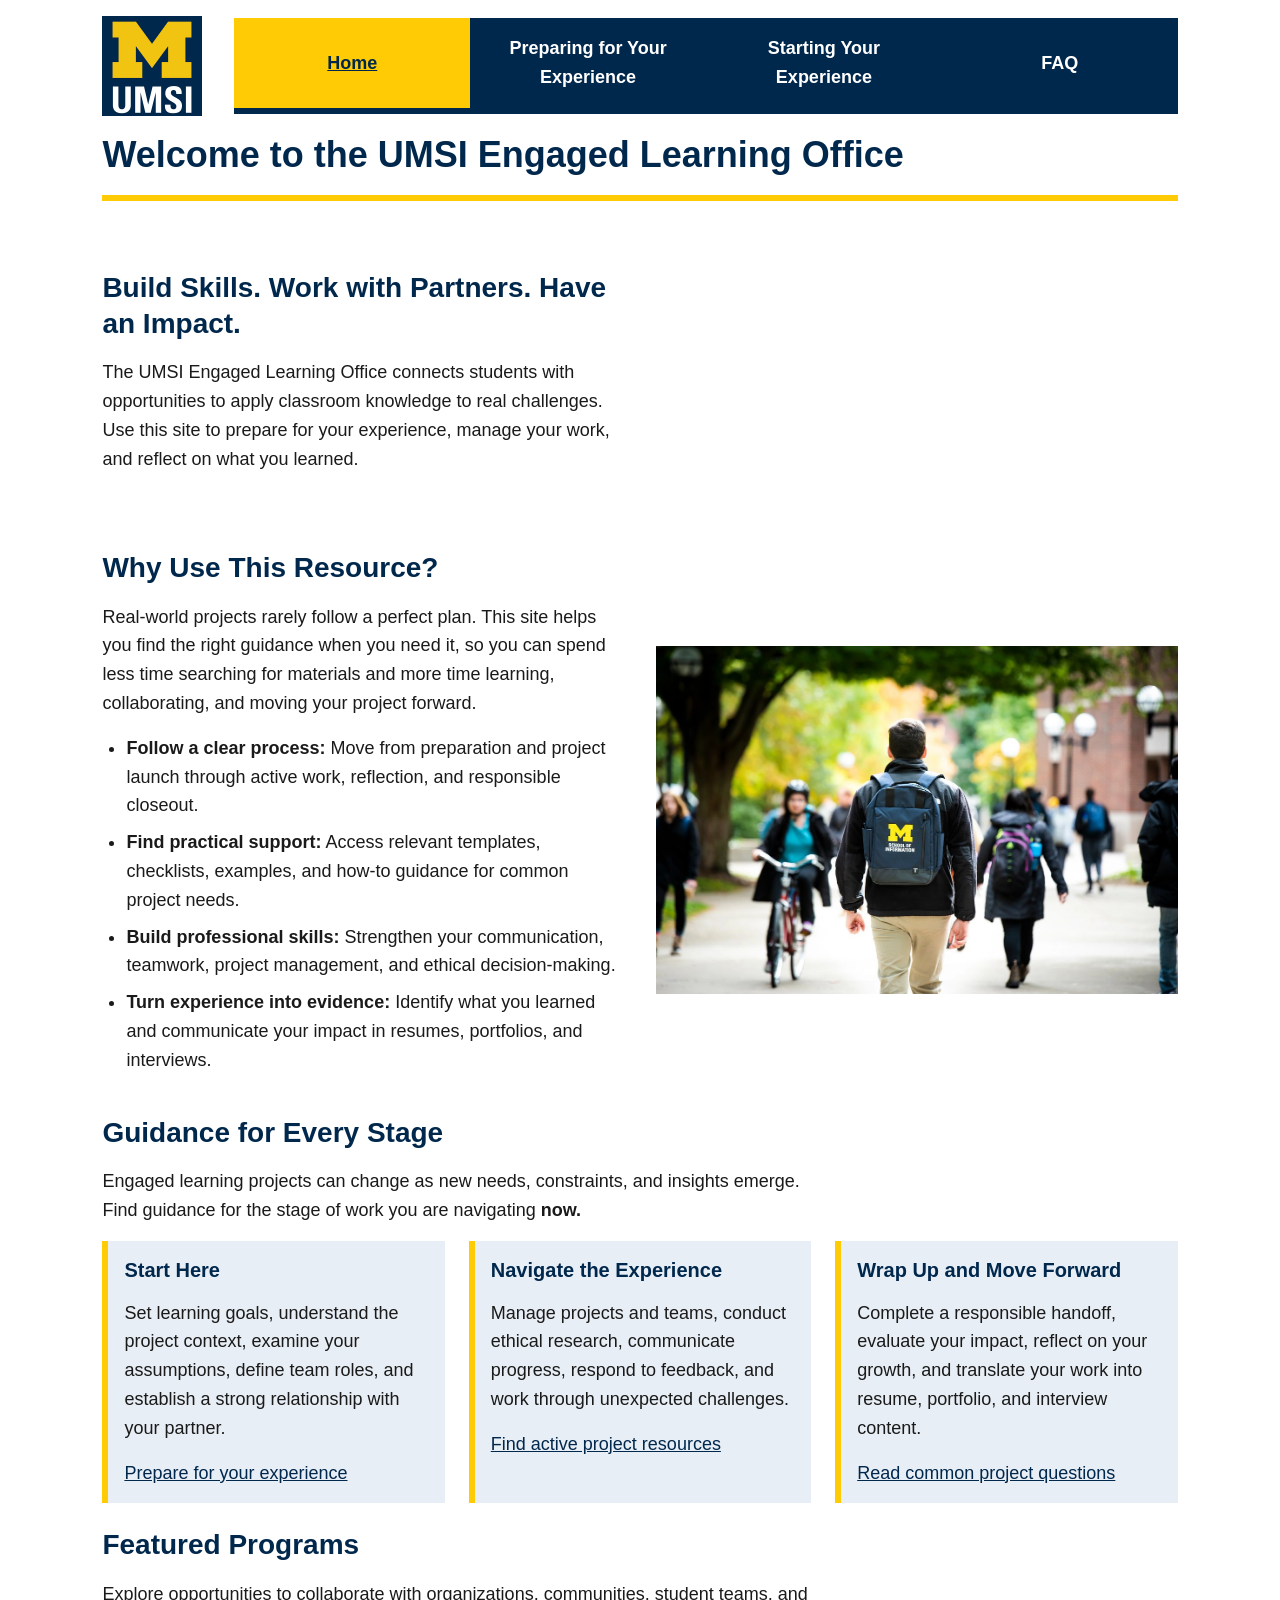
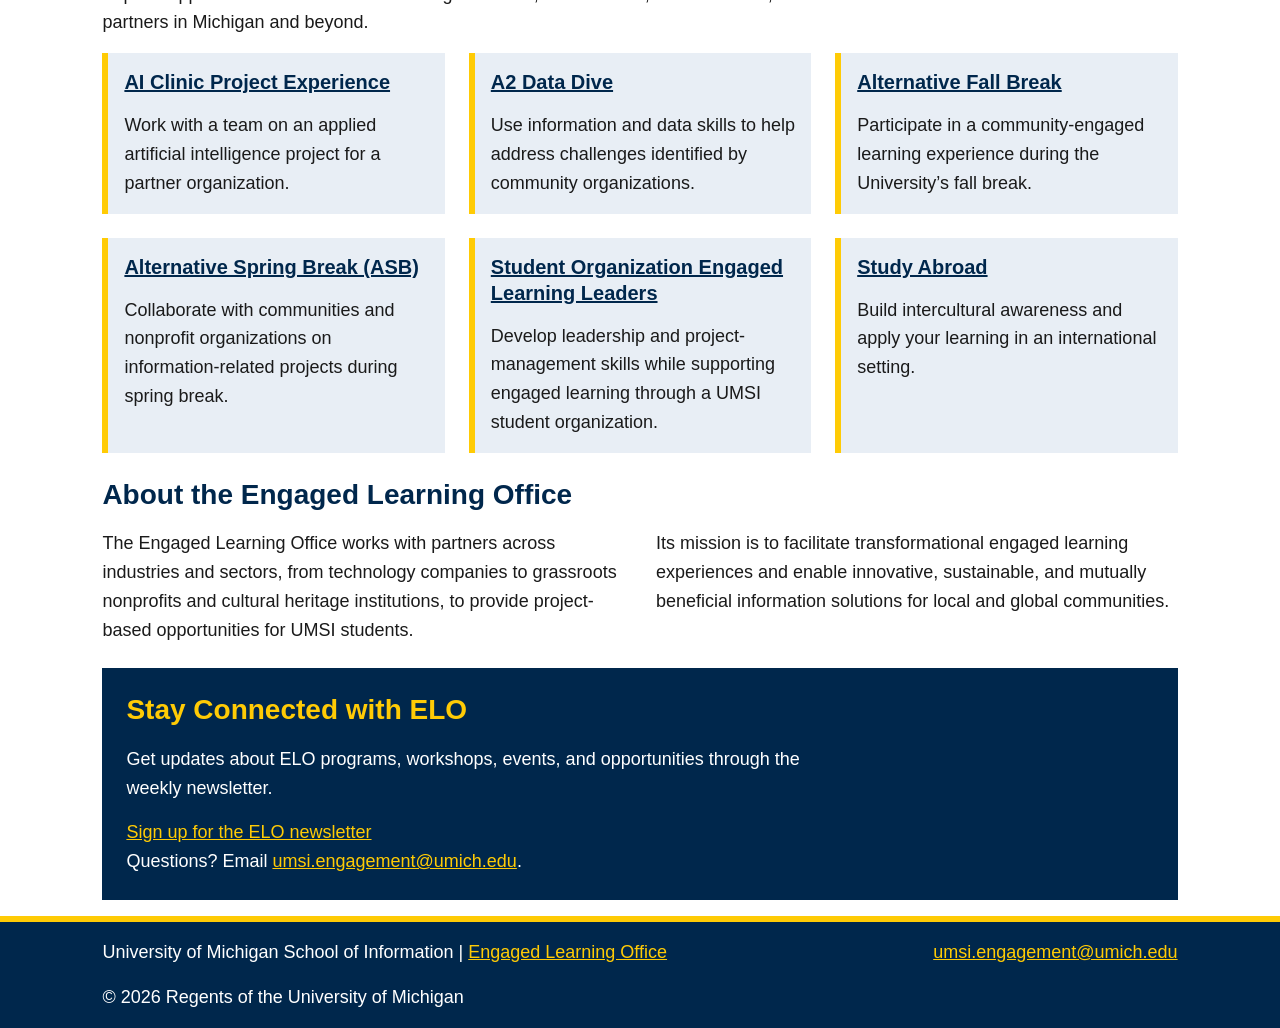
==== commit 339d8a48: "Add files via upload" ====
--- a/index.html
+++ b/index.html
@@ -4,18 +4,23 @@
     <meta charset="UTF-8" />
     <meta name="viewport" content="width=device-width, initial-scale=1.0" />
     <title>Engaged Learning Resources | UMSI</title>
+    <link rel="stylesheet" href="css/reset.css" />
     <link rel="stylesheet" href="css/style.css" />
+    <link
+      rel="icon"
+      href="images/UMSI_signature_vertical_informal_solidblue.jpg"
+    />
   </head>
   <body>
     <header>
-      <a href="#main">Skip to Main Content</a>
+      <a class="skip-link" href="#main">Skip to Main Content</a>
       <img
         src="images/UMSI_signature_vertical_informal_solidblue.jpg"
         alt="UMSI Logo"
       />
       <nav>
         <ul>
-          <li><a href="index.html">Home</a></li>
+          <li><a aria-current="page" href="index.html">Home</a></li>
           <li><a href="prep.html">Preparing for Your Experience</a></li>
           <li><a href="start.html">Starting Your Experience</a></li>
           <li><a href="faq.html">FAQ</a></li>
@@ -24,14 +29,16 @@
       <h1>Welcome to the UMSI Engaged Learning Office</h1>
     </header>
     <main id="main">
-      <section>
-        <h2>Build Skills. Work with Partners. Have an Impact.</h2>
-        <p>
-          The UMSI Engaged Learning Office connects students with opportunities
-          to apply classroom knowledge to real challenges. Use this site to
-          prepare for your experience, manage your work, and reflect on what you
-          learned.
-        </p>
+      <section class="with-media">
+        <div>
+          <h2>Build Skills. Work with Partners. Have an Impact.</h2>
+          <p>
+            The UMSI Engaged Learning Office connects students with
+            opportunities to apply classroom knowledge to real challenges. Use
+            this site to prepare for your experience, manage your work, and
+            reflect on what you learned.
+          </p>
+        </div>
 
         <iframe
           width="560"
@@ -53,40 +60,43 @@
         <!-- Note: this iframe might cause an Axe ARIA error - that's not on you that's on YouTube! -->
       </section>
 
-      <section>
-        <h2>Why Use This Resource?</h2>
-
-        <p>
-          Real-world projects rarely follow a perfect plan. This site helps you
-          find the right guidance when you need it, so you can spend less time
-          earching for materials and more time learning, collaborating, and
-          moving your project forward.
-        </p>
+      <section class="with-media">
+        <div>
+          <h2>Why Use This Resource?</h2>
+
+          <p>
+            Real-world projects rarely follow a perfect plan. This site helps
+            you find the right guidance when you need it, so you can spend less
+            time searching for materials and more time learning, collaborating,
+            and moving your project forward.
+          </p>
+          <ul>
+            <li>
+              <strong>Follow a clear process:</strong> Move from preparation and
+              project launch through active work, reflection, and responsible
+              closeout.
+            </li>
+            <li>
+              <strong>Find practical support:</strong> Access relevant
+              templates, checklists, examples, and how-to guidance for common
+              project needs.
+            </li>
+            <li>
+              <strong>Build professional skills:</strong> Strengthen your
+              communication, teamwork, project management, and ethical
+              decision-making.
+            </li>
+            <li>
+              <strong>Turn experience into evidence:</strong> Identify what you
+              learned and communicate your impact in resumes, portfolios, and
+              interviews.
+            </li>
+          </ul>
+        </div>
         <img
           src="images/UMSI_CampusFall_UMSIBackpack_02.jpg"
           alt="A student wears a UMSI backpack in fall on the drag."
         />
-        <ul>
-          <li>
-            <strong>Follow a clear process:</strong>Move from preparation and
-            project launch through active work, reflection, and responsible
-            closeout.
-          </li>
-          <li>
-            <strong>Find practical support:</strong> Access relevant templates,
-            checklists, examples, and how-to guidance for common project needs.
-          </li>
-          <li>
-            <strong>Build professional skills:</strong> Strengthen your
-            communication, teamwork, project management, and ethical
-            decision-making.
-          </li>
-          <li>
-            <strong>Turn experience into evidence:</strong> Identify what you
-            learned and communicate your impact in resumes,portfolios, and
-            interviews.
-          </li>
-        </ul>
       </section>
 
       <section>
@@ -96,35 +106,37 @@
           insights emerge. Find guidance for the stage of work you are
           navigating <strong>now.</strong>
         </p>
-        <article>
-          <h3>Start Here</h3>
-          <p>
-            Set learning goals, understand the project context, examine your
-            assumptions, define team roles, and establish a strong relationship
-            with your partner.
-          </p>
-          <a href="prep.html">Prepare for your experience</a>
-        </article>
-
-        <article>
-          <h3>Navigate the Experience</h3>
-          <p>
-            Manage projects and teams, conduct ethical research, communicate
-            progress, respond to feedback, and work through unexpected
-            challenges.
-          </p>
-          <a href="start.html">Find active project resources</a>
-        </article>
-
-        <article>
-          <h3>Wrap Up and Move Forward</h3>
-          <p>
-            Complete a responsible handoff, evaluate your impact, reflect on
-            your growth, and translate your work into resume, portfolio, and
-            interview content.
-          </p>
-          <a href="faq.html">Read common project questions</a>
-        </article>
+        <div class="cards-grid">
+          <article>
+            <h3>Start Here</h3>
+            <p>
+              Set learning goals, understand the project context, examine your
+              assumptions, define team roles, and establish a strong
+              relationship with your partner.
+            </p>
+            <a href="prep.html">Prepare for your experience</a>
+          </article>
+
+          <article>
+            <h3>Navigate the Experience</h3>
+            <p>
+              Manage projects and teams, conduct ethical research, communicate
+              progress, respond to feedback, and work through unexpected
+              challenges.
+            </p>
+            <a href="start.html">Find active project resources</a>
+          </article>
+
+          <article>
+            <h3>Wrap Up and Move Forward</h3>
+            <p>
+              Complete a responsible handoff, evaluate your impact, reflect on
+              your growth, and translate your work into resume, portfolio, and
+              interview content.
+            </p>
+            <a href="faq.html">Read common project questions</a>
+          </article>
+        </div>
       </section>
 
       <section>
@@ -133,84 +145,86 @@
           Explore opportunities to collaborate with organizations, communities,
           student teams, and partners in Michigan and beyond.
         </p>
-        <article>
-          <h3>
-            <a
-              href="https://mcompass.umich.edu/_portal/tds-program-brochure?programid=12810"
-              >AI Clinic Project Experience</a
-            >
-          </h3>
-          <p>
-            Work with a team on an applied artificial intelligence project for a
-            partner organization.
-          </p>
-        </article>
-
-        <article>
-          <h3>
-            <a
-              href="https://mcompass.umich.edu/_portal/tds-program-brochure?programid=12556"
-              >A2 Data Dive</a
-            >
-          </h3>
-          <p>
-            Use information and data skills to help address challenges
-            identified by community organizations.
-          </p>
-        </article>
-
-        <article>
-          <h3>
-            <a
-              href="https://mcompass.umich.edu/_portal/tds-program-brochure?programid=11297"
-              >Alternative Fall Break</a
-            >
-          </h3>
-          <p>
-            Participate in a community-engaged learning experience during the
-            University’s fall break.
-          </p>
-        </article>
-
-        <article>
-          <h3>
-            <a
-              href="https://mcompass.umich.edu/_portal/tds-program-brochure?programid=10621"
-              >Alternative Spring Break (ASB)</a
-            >
-          </h3>
-          <p>
-            Collaborate with communities and nonprofit organizations on
-            information-related projects during spring break.
-          </p>
-        </article>
-
-        <article>
-          <h3>
-            <a
-              href="https://mcompass.umich.edu/_portal/tds-program-brochure?programid=12294"
-              >Student Organization Engaged Learning Leaders</a
-            >
-          </h3>
-          <p>
-            Develop leadership and project-management skills while supporting
-            engaged learning through a UMSI student organization.
-          </p>
-        </article>
-
-        <article>
-          <h3>
-            <a href="https://www.si.umich.edu/student-life/study-abroad"
-              >Study Abroad</a
-            >
-          </h3>
-          <p>
-            Build intercultural awareness and apply your learning in an
-            international setting.
-          </p>
-        </article>
-      </section>
-      <section>
+        <div class="cards-grid">
+          <article>
+            <h3>
+              <a
+                href="https://mcompass.umich.edu/_portal/tds-program-brochure?programid=12810"
+                >AI Clinic Project Experience</a
+              >
+            </h3>
+            <p>
+              Work with a team on an applied artificial intelligence project for
+              a partner organization.
+            </p>
+          </article>
+
+          <article>
+            <h3>
+              <a
+                href="https://mcompass.umich.edu/_portal/tds-program-brochure?programid=12556"
+                >A2 Data Dive</a
+              >
+            </h3>
+            <p>
+              Use information and data skills to help address challenges
+              identified by community organizations.
+            </p>
+          </article>
+
+          <article>
+            <h3>
+              <a
+                href="https://mcompass.umich.edu/_portal/tds-program-brochure?programid=11297"
+                >Alternative Fall Break</a
+              >
+            </h3>
+            <p>
+              Participate in a community-engaged learning experience during the
+              University’s fall break.
+            </p>
+          </article>
+
+          <article>
+            <h3>
+              <a
+                href="https://mcompass.umich.edu/_portal/tds-program-brochure?programid=10621"
+                >Alternative Spring Break (ASB)</a
+              >
+            </h3>
+            <p>
+              Collaborate with communities and nonprofit organizations on
+              information-related projects during spring break.
+            </p>
+          </article>
+
+          <article>
+            <h3>
+              <a
+                href="https://mcompass.umich.edu/_portal/tds-program-brochure?programid=12294"
+                >Student Organization Engaged Learning Leaders</a
+              >
+            </h3>
+            <p>
+              Develop leadership and project-management skills while supporting
+              engaged learning through a UMSI student organization.
+            </p>
+          </article>
+
+          <article>
+            <h3>
+              <a href="https://www.si.umich.edu/student-life/study-abroad"
+                >Study Abroad</a
+              >
+            </h3>
+            <p>
+              Build intercultural awareness and apply your learning in an
+              international setting.
+            </p>
+          </article>
+        </div>
+      </section>
+      <section class="two-columns">
         <h2>About the Engaged Learning Office</h2>
         <p>
           The Engaged Learning Office works with partners across industries and
@@ -236,8 +250,9 @@
           >
         </div>
         <p>
-          Questions? Email<a href="mailto:umsi.engagement@umich.edu"
-            >umsi.engagement@umich.edu </a
+          Questions? Email
+          <a href="mailto:umsi.engagement@umich.edu"
+            >umsi.engagement@umich.edu</a
           >.
         </p>
       </aside>
@@ -256,7 +271,10 @@
       <address>
         <a href="mailto:umsi.engagement@umich.edu">umsi.engagement@umich.edu</a>
       </address>
-      <p>&copy; 2026 Regents of the University of Michigan</p>
+      <p>
+        &copy; <span id="year">2026</span> Regents of the University of Michigan
+      </p>
     </footer>
+    <script src="js/main.js"></script>
   </body>
 </html>
--- a/css/style.css
+++ b/css/style.css
@@ -1,10 +1,11 @@
 body {
   font-family: Arial, Helvetica, sans-serif;
-  font-size: 18px;
+  font-size: 1.125rem;
   line-height: 1.6;
   color: #1a1a1a;
   background-color: #ffffff;
-  margin: 0;
+  max-width: 90rem;
+  margin: 0 auto;
 }
 
 h1,
@@ -12,18 +13,34 @@
 h3 {
   color: #00274c;
   line-height: 1.3;
+  margin: 0 0 1rem 0;
 }
 
 h1 {
-  font-size: 28px;
+  font-size: 1.75rem;
 }
 
 h2 {
-  font-size: 24px;
+  font-size: 1.5rem;
 }
 
 h3 {
-  font-size: 20px;
+  font-size: 1.25rem;
+}
+
+p {
+  max-width: 45rem;
+  margin: 0 0 1rem 0;
+}
+
+main ul,
+main ol {
+  margin: 0 0 1rem 0;
+  padding-left: 1.5rem;
+}
+
+main li {
+  margin-bottom: 0.5rem;
 }
 
 a {
@@ -54,15 +71,49 @@
 header,
 main,
 footer {
-  padding: 16px;
+  padding: 1rem;
 }
 
 section {
-  margin-bottom: 24px;
-}
-
-article {
-  margin-bottom: 16px;
+  margin-bottom: 1.5rem;
+}
+
+.skip-link {
+  position: absolute;
+  left: -9999px;
+}
+
+.skip-link:focus {
+  left: 0;
+  top: 0;
+  z-index: 10;
+  padding: 1rem;
+  font-weight: bold;
+  color: #00274c;
+  background-color: #ffcb05;
+}
+
+article,
+details {
+  background-color: #e8eef5;
+  border-left: 6px solid #ffcb05;
+  padding: 1rem;
+  margin-bottom: 1rem;
+}
+
+article :last-child {
+  margin-bottom: 0;
+}
+
+header img {
+  width: 6.25rem;
+  height: 6.25rem;
+}
+
+header h1 {
+  margin: 1rem 0 0 0;
+  border-bottom: 6px solid #ffcb05;
+  padding-bottom: 1rem;
 }
 
 nav {
@@ -77,11 +128,12 @@
 
 nav a {
   display: block;
-  padding: 16px;
+  padding: 1rem;
   color: #ffffff;
   text-decoration: none;
   font-weight: bold;
   border-bottom: 1px solid #ffffff;
+  border-left: 8px solid transparent;
 }
 
 nav a:hover,
@@ -90,15 +142,98 @@
   color: #00274c;
 }
 
-header img {
-  width: 100px;
-  height: 100px;
-}
-
-header h1 {
-  margin: 16px 0 0 0;
-  border-bottom: 6px solid #ffcb05;
-  padding-bottom: 16px;
+nav a[aria-current="page"] {
+  background-color: #ffcb05;
+  color: #00274c;
+  border-left-color: #00274c;
+  text-decoration: underline;
+}
+
+.cards-grid,
+.two-columns,
+.with-media {
+  display: grid;
+  grid-template-columns: 1fr;
+  gap: 1rem;
+}
+
+.cards-grid,
+.two-columns {
+  margin-bottom: 1.5rem;
+}
+
+.cards-grid article,
+.two-columns article,
+.two-columns details {
+  margin-bottom: 0;
+}
+
+.two-columns h2 {
+  grid-column: 1 / -1;
+  margin-bottom: 0;
+}
+
+.two-columns > p {
+  margin-bottom: 0;
+}
+
+.with-media {
+  align-items: center;
+}
+
+details {
+  align-self: start;
+  padding: 0 1rem;
+}
+
+summary {
+  cursor: pointer;
+  padding: 1rem 0;
+  font-weight: bold;
+  color: #00274c;
+}
+
+summary:focus {
+  outline: 3px solid #00274c;
+  background-color: #ffcb05;
+}
+
+summary h3 {
+  display: inline;
+  font-size: 1.125rem;
+  margin: 0;
+}
+
+details[open] summary {
+  border-bottom: 1px solid #00274c;
+}
+
+details p {
+  padding-top: 1rem;
+}
+
+aside {
+  background-color: #00274c;
+  color: #ffffff;
+  padding: 1.5rem;
+}
+
+aside h2 {
+  color: #ffcb05;
+}
+
+aside a {
+  color: #ffcb05;
+}
+
+aside a:hover,
+aside a:focus {
+  background-color: #ffcb05;
+  color: #00274c;
+}
+
+aside :last-child {
+  margin-bottom: 0;
 }
 
 footer {
@@ -117,23 +252,110 @@
   color: #00274c;
 }
 
+footer p,
+address {
+  margin: 0 0 1rem 0;
+}
+
 address {
   font-style: normal;
 }
 
+footer :last-child {
+  margin-bottom: 0;
+}
+
 @media (min-width: 768px) {
-  nav li {
-    display: inline-block;
-    width: 24%;
+  header,
+  main,
+  footer {
+    padding-left: 5%;
+    padding-right: 5%;
+  }
+
+  h1 {
+    font-size: 2rem;
+  }
+
+  nav ul {
+    display: grid;
+    grid-template-columns: repeat(4, 1fr);
   }
 
   nav a {
+    display: flex;
+    align-items: center;
+    justify-content: center;
+    box-sizing: border-box;
+    height: 100%;
     text-align: center;
-    border-bottom: none;
-  }
-
-  main {
-    max-width: 800px;
-    margin: 0 auto;
-  }
-}
+    border-left: none;
+    border-bottom: 6px solid transparent;
+  }
+
+  nav a[aria-current="page"] {
+    border-bottom-color: #00274c;
+  }
+
+  .cards-grid {
+    grid-template-columns: repeat(3, 1fr);
+  }
+
+  .two-columns {
+    grid-template-columns: 1fr 1fr;
+    gap: 1rem 2rem;
+  }
+}
+
+@media (min-width: 1024px) {
+  header,
+  main,
+  footer {
+    padding-left: 8%;
+    padding-right: 8%;
+  }
+
+  h1 {
+    font-size: 2.25rem;
+  }
+
+  h2 {
+    font-size: 1.75rem;
+  }
+
+  header {
+    display: grid;
+    grid-template-columns: auto 1fr;
+    align-items: center;
+    column-gap: 2rem;
+  }
+
+  header h1 {
+    grid-column: 1 / -1;
+  }
+
+  .with-media {
+    grid-template-columns: 1fr 1fr;
+    gap: 2rem;
+  }
+
+  .cards-grid {
+    gap: 1.5rem;
+  }
+
+  footer {
+    display: grid;
+    grid-template-columns: 1fr auto;
+    align-items: center;
+    gap: 1rem 2rem;
+  }
+
+  footer p,
+  address {
+    margin: 0;
+  }
+
+  footer p:last-child {
+    grid-column: 1 / -1;
+  }
+}
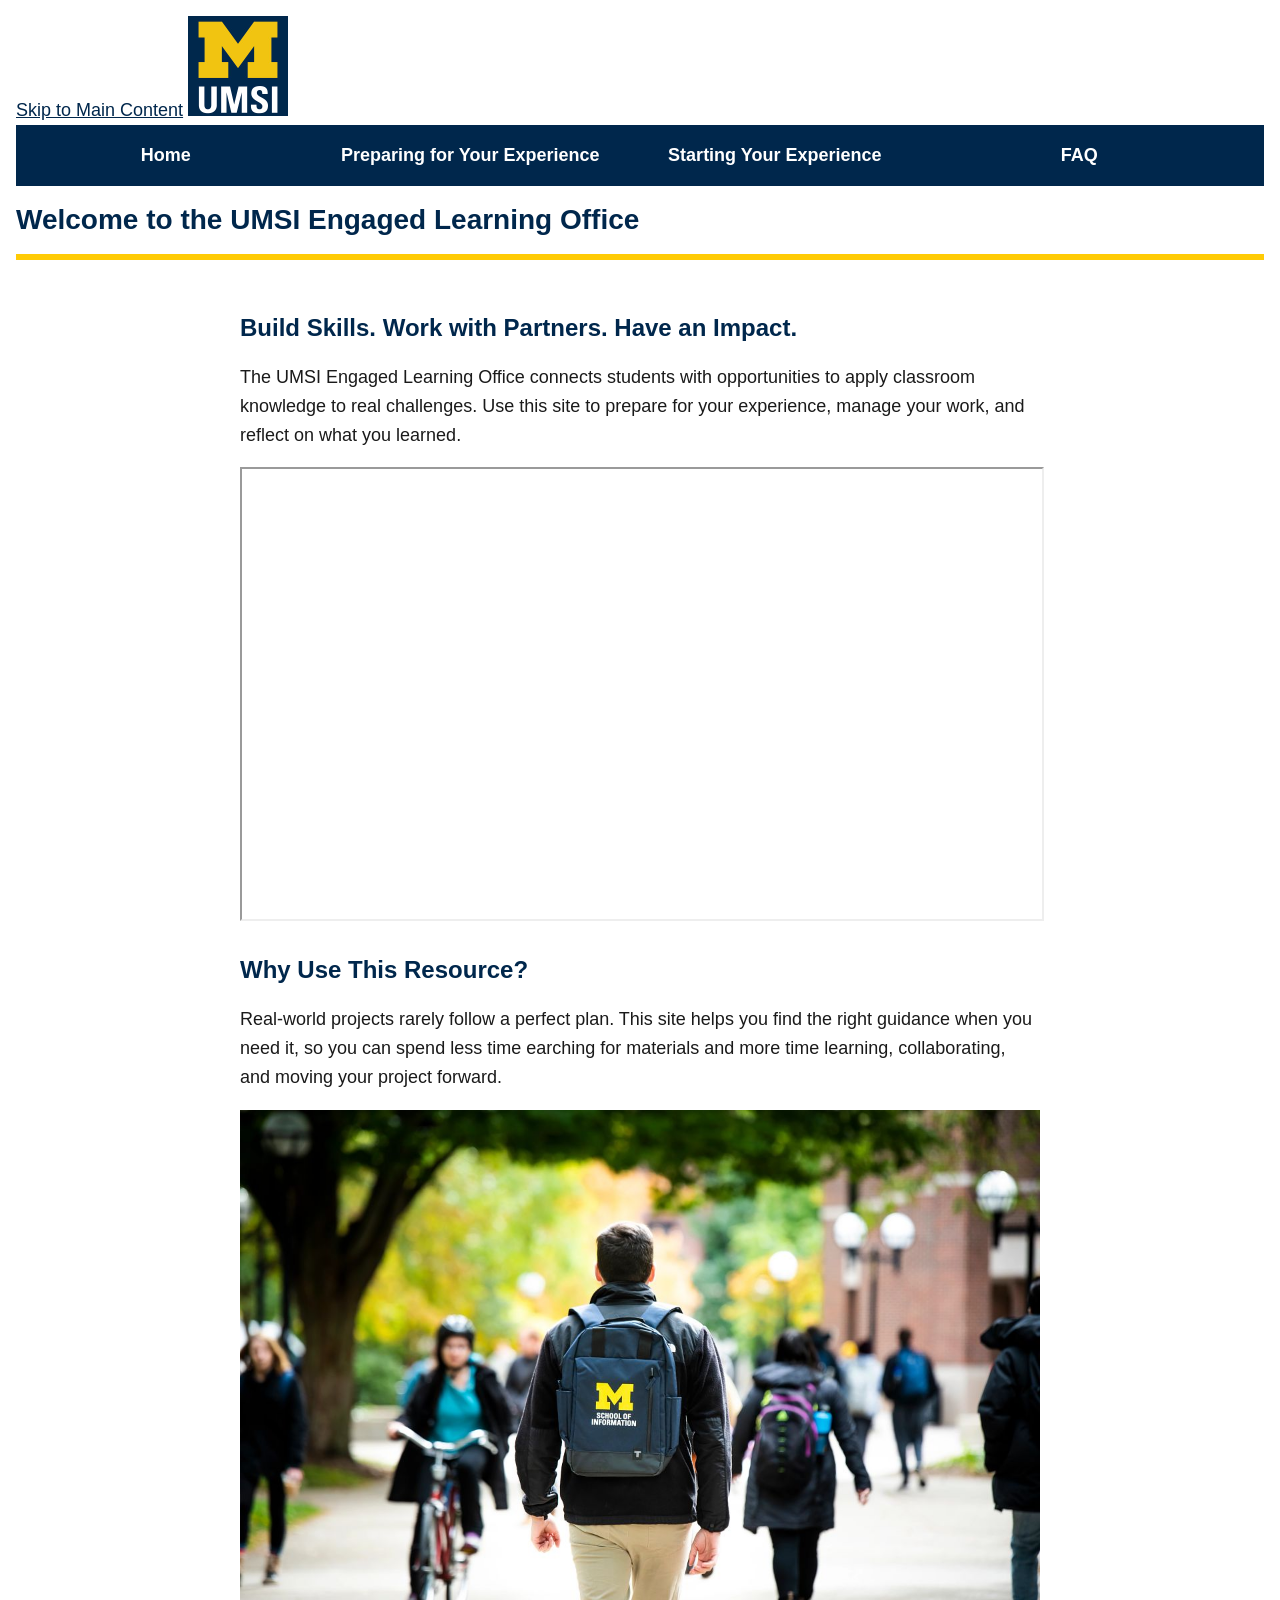
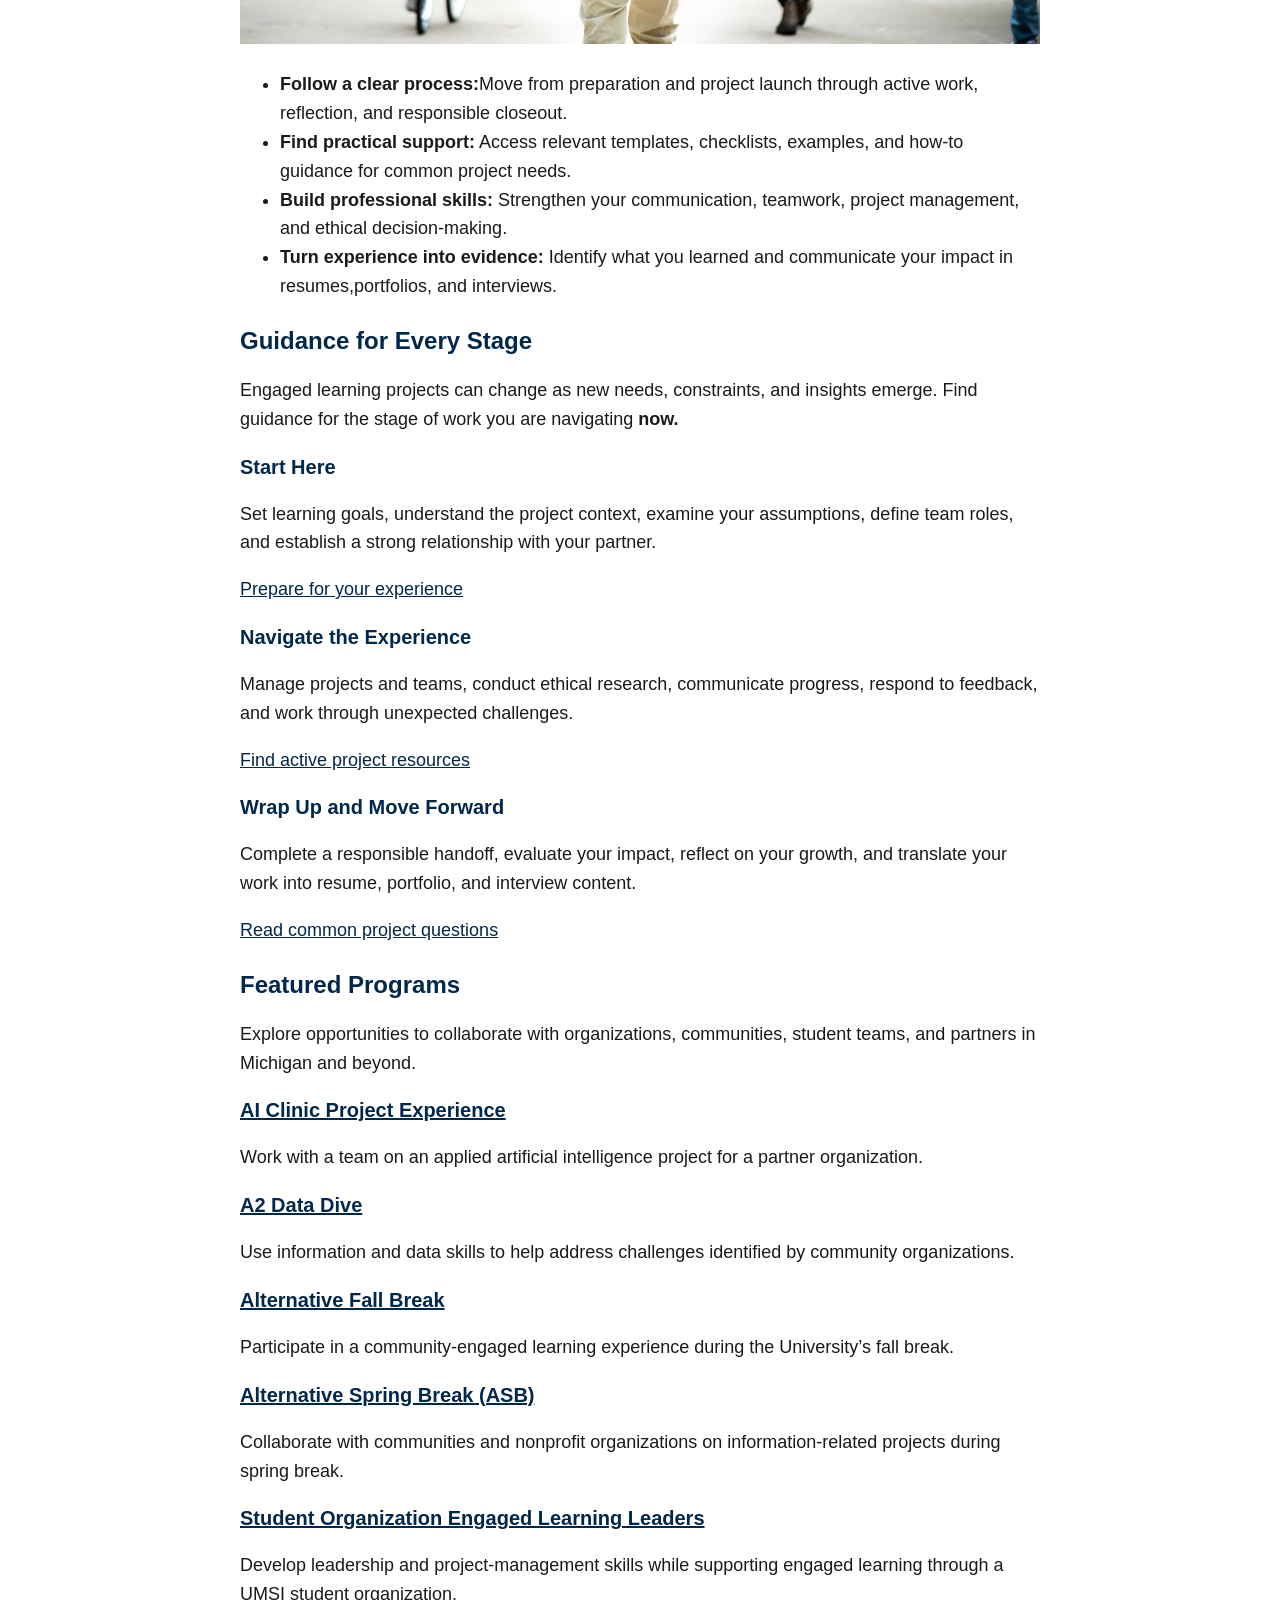
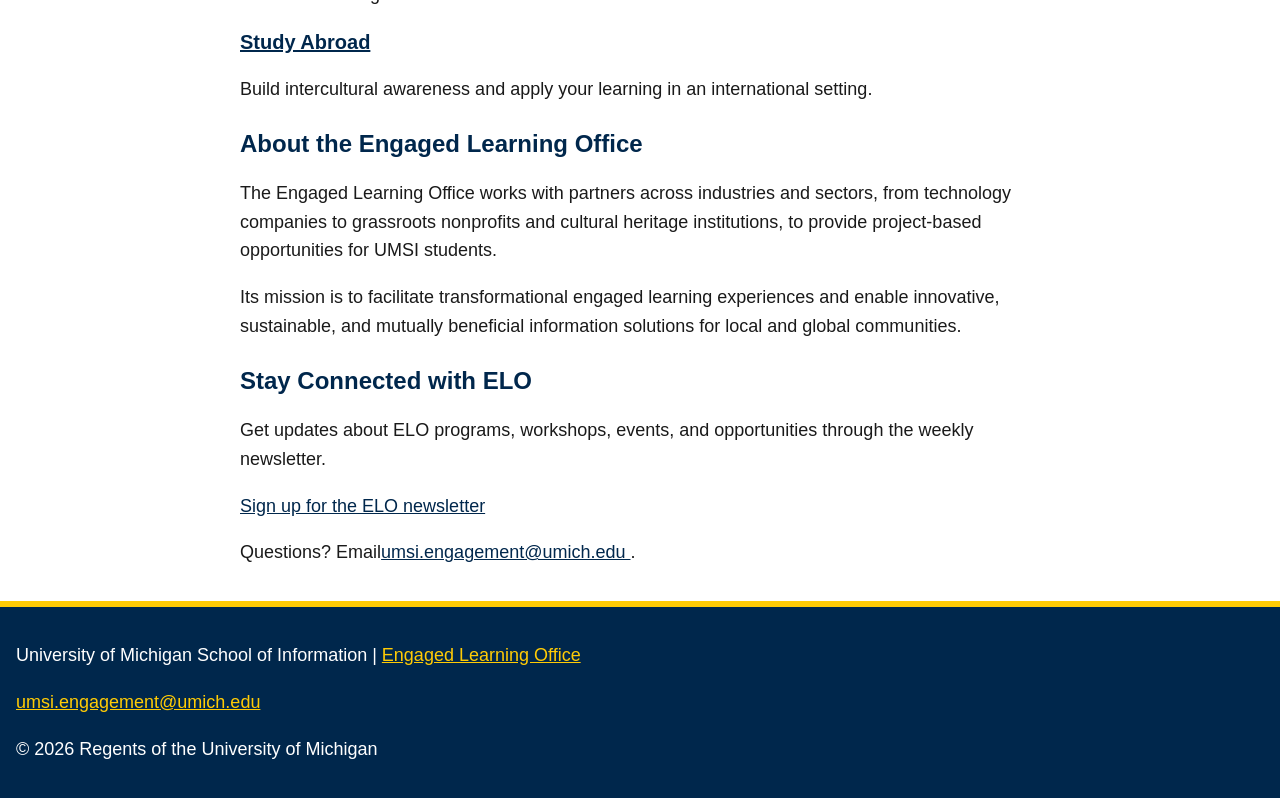
==== commit 23c04674: "Add files via upload" ====
--- a/index.html
+++ b/index.html
@@ -4,23 +4,18 @@
     <meta charset="UTF-8" />
     <meta name="viewport" content="width=device-width, initial-scale=1.0" />
     <title>Engaged Learning Resources | UMSI</title>
-    <link rel="stylesheet" href="css/reset.css" />
     <link rel="stylesheet" href="css/style.css" />
-    <link
-      rel="icon"
-      href="images/UMSI_signature_vertical_informal_solidblue.jpg"
-    />
   </head>
   <body>
     <header>
-      <a class="skip-link" href="#main">Skip to Main Content</a>
+      <a href="#main">Skip to Main Content</a>
       <img
         src="images/UMSI_signature_vertical_informal_solidblue.jpg"
         alt="UMSI Logo"
       />
       <nav>
         <ul>
-          <li><a aria-current="page" href="index.html">Home</a></li>
+          <li><a href="index.html">Home</a></li>
           <li><a href="prep.html">Preparing for Your Experience</a></li>
           <li><a href="start.html">Starting Your Experience</a></li>
           <li><a href="faq.html">FAQ</a></li>
@@ -29,16 +24,14 @@
       <h1>Welcome to the UMSI Engaged Learning Office</h1>
     </header>
     <main id="main">
-      <section class="with-media">
-        <div>
-          <h2>Build Skills. Work with Partners. Have an Impact.</h2>
-          <p>
-            The UMSI Engaged Learning Office connects students with
-            opportunities to apply classroom knowledge to real challenges. Use
-            this site to prepare for your experience, manage your work, and
-            reflect on what you learned.
-          </p>
-        </div>
+      <section>
+        <h2>Build Skills. Work with Partners. Have an Impact.</h2>
+        <p>
+          The UMSI Engaged Learning Office connects students with opportunities
+          to apply classroom knowledge to real challenges. Use this site to
+          prepare for your experience, manage your work, and reflect on what you
+          learned.
+        </p>
 
         <iframe
           width="560"
@@ -60,43 +53,40 @@
         <!-- Note: this iframe might cause an Axe ARIA error - that's not on you that's on YouTube! -->
       </section>
 
-      <section class="with-media">
-        <div>
-          <h2>Why Use This Resource?</h2>
-
-          <p>
-            Real-world projects rarely follow a perfect plan. This site helps
-            you find the right guidance when you need it, so you can spend less
-            time searching for materials and more time learning, collaborating,
-            and moving your project forward.
-          </p>
-          <ul>
-            <li>
-              <strong>Follow a clear process:</strong> Move from preparation and
-              project launch through active work, reflection, and responsible
-              closeout.
-            </li>
-            <li>
-              <strong>Find practical support:</strong> Access relevant
-              templates, checklists, examples, and how-to guidance for common
-              project needs.
-            </li>
-            <li>
-              <strong>Build professional skills:</strong> Strengthen your
-              communication, teamwork, project management, and ethical
-              decision-making.
-            </li>
-            <li>
-              <strong>Turn experience into evidence:</strong> Identify what you
-              learned and communicate your impact in resumes, portfolios, and
-              interviews.
-            </li>
-          </ul>
-        </div>
+      <section>
+        <h2>Why Use This Resource?</h2>
+
+        <p>
+          Real-world projects rarely follow a perfect plan. This site helps you
+          find the right guidance when you need it, so you can spend less time
+          earching for materials and more time learning, collaborating, and
+          moving your project forward.
+        </p>
         <img
           src="images/UMSI_CampusFall_UMSIBackpack_02.jpg"
           alt="A student wears a UMSI backpack in fall on the drag."
         />
+        <ul>
+          <li>
+            <strong>Follow a clear process:</strong>Move from preparation and
+            project launch through active work, reflection, and responsible
+            closeout.
+          </li>
+          <li>
+            <strong>Find practical support:</strong> Access relevant templates,
+            checklists, examples, and how-to guidance for common project needs.
+          </li>
+          <li>
+            <strong>Build professional skills:</strong> Strengthen your
+            communication, teamwork, project management, and ethical
+            decision-making.
+          </li>
+          <li>
+            <strong>Turn experience into evidence:</strong> Identify what you
+            learned and communicate your impact in resumes,portfolios, and
+            interviews.
+          </li>
+        </ul>
       </section>
 
       <section>
@@ -106,37 +96,35 @@
           insights emerge. Find guidance for the stage of work you are
           navigating <strong>now.</strong>
         </p>
-        <div class="cards-grid">
-          <article>
-            <h3>Start Here</h3>
-            <p>
-              Set learning goals, understand the project context, examine your
-              assumptions, define team roles, and establish a strong
-              relationship with your partner.
-            </p>
-            <a href="prep.html">Prepare for your experience</a>
-          </article>
-
-          <article>
-            <h3>Navigate the Experience</h3>
-            <p>
-              Manage projects and teams, conduct ethical research, communicate
-              progress, respond to feedback, and work through unexpected
-              challenges.
-            </p>
-            <a href="start.html">Find active project resources</a>
-          </article>
-
-          <article>
-            <h3>Wrap Up and Move Forward</h3>
-            <p>
-              Complete a responsible handoff, evaluate your impact, reflect on
-              your growth, and translate your work into resume, portfolio, and
-              interview content.
-            </p>
-            <a href="faq.html">Read common project questions</a>
-          </article>
-        </div>
+        <article>
+          <h3>Start Here</h3>
+          <p>
+            Set learning goals, understand the project context, examine your
+            assumptions, define team roles, and establish a strong relationship
+            with your partner.
+          </p>
+          <a href="prep.html">Prepare for your experience</a>
+        </article>
+
+        <article>
+          <h3>Navigate the Experience</h3>
+          <p>
+            Manage projects and teams, conduct ethical research, communicate
+            progress, respond to feedback, and work through unexpected
+            challenges.
+          </p>
+          <a href="start.html">Find active project resources</a>
+        </article>
+
+        <article>
+          <h3>Wrap Up and Move Forward</h3>
+          <p>
+            Complete a responsible handoff, evaluate your impact, reflect on
+            your growth, and translate your work into resume, portfolio, and
+            interview content.
+          </p>
+          <a href="faq.html">Read common project questions</a>
+        </article>
       </section>
 
       <section>
@@ -145,86 +133,84 @@
           Explore opportunities to collaborate with organizations, communities,
           student teams, and partners in Michigan and beyond.
         </p>
-        <div class="cards-grid">
-          <article>
-            <h3>
-              <a
-                href="https://mcompass.umich.edu/_portal/tds-program-brochure?programid=12810"
-                >AI Clinic Project Experience</a
-              >
-            </h3>
-            <p>
-              Work with a team on an applied artificial intelligence project for
-              a partner organization.
-            </p>
-          </article>
-
-          <article>
-            <h3>
-              <a
-                href="https://mcompass.umich.edu/_portal/tds-program-brochure?programid=12556"
-                >A2 Data Dive</a
-              >
-            </h3>
-            <p>
-              Use information and data skills to help address challenges
-              identified by community organizations.
-            </p>
-          </article>
-
-          <article>
-            <h3>
-              <a
-                href="https://mcompass.umich.edu/_portal/tds-program-brochure?programid=11297"
-                >Alternative Fall Break</a
-              >
-            </h3>
-            <p>
-              Participate in a community-engaged learning experience during the
-              University’s fall break.
-            </p>
-          </article>
-
-          <article>
-            <h3>
-              <a
-                href="https://mcompass.umich.edu/_portal/tds-program-brochure?programid=10621"
-                >Alternative Spring Break (ASB)</a
-              >
-            </h3>
-            <p>
-              Collaborate with communities and nonprofit organizations on
-              information-related projects during spring break.
-            </p>
-          </article>
-
-          <article>
-            <h3>
-              <a
-                href="https://mcompass.umich.edu/_portal/tds-program-brochure?programid=12294"
-                >Student Organization Engaged Learning Leaders</a
-              >
-            </h3>
-            <p>
-              Develop leadership and project-management skills while supporting
-              engaged learning through a UMSI student organization.
-            </p>
-          </article>
-
-          <article>
-            <h3>
-              <a href="https://www.si.umich.edu/student-life/study-abroad"
-                >Study Abroad</a
-              >
-            </h3>
-            <p>
-              Build intercultural awareness and apply your learning in an
-              international setting.
-            </p>
-          </article>
-        </div>
-      </section>
-      <section class="two-columns">
+        <article>
+          <h3>
+            <a
+              href="https://mcompass.umich.edu/_portal/tds-program-brochure?programid=12810"
+              >AI Clinic Project Experience</a
+            >
+          </h3>
+          <p>
+            Work with a team on an applied artificial intelligence project for a
+            partner organization.
+          </p>
+        </article>
+
+        <article>
+          <h3>
+            <a
+              href="https://mcompass.umich.edu/_portal/tds-program-brochure?programid=12556"
+              >A2 Data Dive</a
+            >
+          </h3>
+          <p>
+            Use information and data skills to help address challenges
+            identified by community organizations.
+          </p>
+        </article>
+
+        <article>
+          <h3>
+            <a
+              href="https://mcompass.umich.edu/_portal/tds-program-brochure?programid=11297"
+              >Alternative Fall Break</a
+            >
+          </h3>
+          <p>
+            Participate in a community-engaged learning experience during the
+            University’s fall break.
+          </p>
+        </article>
+
+        <article>
+          <h3>
+            <a
+              href="https://mcompass.umich.edu/_portal/tds-program-brochure?programid=10621"
+              >Alternative Spring Break (ASB)</a
+            >
+          </h3>
+          <p>
+            Collaborate with communities and nonprofit organizations on
+            information-related projects during spring break.
+          </p>
+        </article>
+
+        <article>
+          <h3>
+            <a
+              href="https://mcompass.umich.edu/_portal/tds-program-brochure?programid=12294"
+              >Student Organization Engaged Learning Leaders</a
+            >
+          </h3>
+          <p>
+            Develop leadership and project-management skills while supporting
+            engaged learning through a UMSI student organization.
+          </p>
+        </article>
+
+        <article>
+          <h3>
+            <a href="https://www.si.umich.edu/student-life/study-abroad"
+              >Study Abroad</a
+            >
+          </h3>
+          <p>
+            Build intercultural awareness and apply your learning in an
+            international setting.
+          </p>
+        </article>
+      </section>
+      <section>
         <h2>About the Engaged Learning Office</h2>
         <p>
           The Engaged Learning Office works with partners across industries and
@@ -250,9 +236,8 @@
           >
         </div>
         <p>
-          Questions? Email
-          <a href="mailto:umsi.engagement@umich.edu"
-            >umsi.engagement@umich.edu</a
+          Questions? Email<a href="mailto:umsi.engagement@umich.edu"
+            >umsi.engagement@umich.edu </a
           >.
         </p>
       </aside>
@@ -271,10 +256,7 @@
       <address>
         <a href="mailto:umsi.engagement@umich.edu">umsi.engagement@umich.edu</a>
       </address>
-      <p>
-        &copy; <span id="year">2026</span> Regents of the University of Michigan
-      </p>
+      <p>&copy; 2026 Regents of the University of Michigan</p>
     </footer>
-    <script src="js/main.js"></script>
   </body>
 </html>
--- a/css/style.css
+++ b/css/style.css
@@ -1,11 +1,10 @@
 body {
   font-family: Arial, Helvetica, sans-serif;
-  font-size: 1.125rem;
+  font-size: 18px;
   line-height: 1.6;
   color: #1a1a1a;
   background-color: #ffffff;
-  max-width: 90rem;
-  margin: 0 auto;
+  margin: 0;
 }
 
 h1,
@@ -13,34 +12,18 @@
 h3 {
   color: #00274c;
   line-height: 1.3;
-  margin: 0 0 1rem 0;
 }
 
 h1 {
-  font-size: 1.75rem;
+  font-size: 28px;
 }
 
 h2 {
-  font-size: 1.5rem;
+  font-size: 24px;
 }
 
 h3 {
-  font-size: 1.25rem;
-}
-
-p {
-  max-width: 45rem;
-  margin: 0 0 1rem 0;
-}
-
-main ul,
-main ol {
-  margin: 0 0 1rem 0;
-  padding-left: 1.5rem;
-}
-
-main li {
-  margin-bottom: 0.5rem;
+  font-size: 20px;
 }
 
 a {
@@ -71,49 +54,15 @@
 header,
 main,
 footer {
-  padding: 1rem;
+  padding: 16px;
 }
 
 section {
-  margin-bottom: 1.5rem;
+  margin-bottom: 24px;
 }
 
-.skip-link {
-  position: absolute;
-  left: -9999px;
-}
-
-.skip-link:focus {
-  left: 0;
-  top: 0;
-  z-index: 10;
-  padding: 1rem;
-  font-weight: bold;
-  color: #00274c;
-  background-color: #ffcb05;
-}
-
-article,
-details {
-  background-color: #e8eef5;
-  border-left: 6px solid #ffcb05;
-  padding: 1rem;
-  margin-bottom: 1rem;
-}
-
-article :last-child {
-  margin-bottom: 0;
-}
-
-header img {
-  width: 6.25rem;
-  height: 6.25rem;
-}
-
-header h1 {
-  margin: 1rem 0 0 0;
-  border-bottom: 6px solid #ffcb05;
-  padding-bottom: 1rem;
+article {
+  margin-bottom: 16px;
 }
 
 nav {
@@ -128,12 +77,11 @@
 
 nav a {
   display: block;
-  padding: 1rem;
+  padding: 16px;
   color: #ffffff;
   text-decoration: none;
   font-weight: bold;
   border-bottom: 1px solid #ffffff;
-  border-left: 8px solid transparent;
 }
 
 nav a:hover,
@@ -142,98 +90,15 @@
   color: #00274c;
 }
 
-nav a[aria-current="page"] {
-  background-color: #ffcb05;
-  color: #00274c;
-  border-left-color: #00274c;
-  text-decoration: underline;
+header img {
+  width: 100px;
+  height: 100px;
 }
 
-.cards-grid,
-.two-columns,
-.with-media {
-  display: grid;
-  grid-template-columns: 1fr;
-  gap: 1rem;
-}
-
-.cards-grid,
-.two-columns {
-  margin-bottom: 1.5rem;
-}
-
-.cards-grid article,
-.two-columns article,
-.two-columns details {
-  margin-bottom: 0;
-}
-
-.two-columns h2 {
-  grid-column: 1 / -1;
-  margin-bottom: 0;
-}
-
-.two-columns > p {
-  margin-bottom: 0;
-}
-
-.with-media {
-  align-items: center;
-}
-
-details {
-  align-self: start;
-  padding: 0 1rem;
-}
-
-summary {
-  cursor: pointer;
-  padding: 1rem 0;
-  font-weight: bold;
-  color: #00274c;
-}
-
-summary:focus {
-  outline: 3px solid #00274c;
-  background-color: #ffcb05;
-}
-
-summary h3 {
-  display: inline;
-  font-size: 1.125rem;
-  margin: 0;
-}
-
-details[open] summary {
-  border-bottom: 1px solid #00274c;
-}
-
-details p {
-  padding-top: 1rem;
-}
-
-aside {
-  background-color: #00274c;
-  color: #ffffff;
-  padding: 1.5rem;
-}
-
-aside h2 {
-  color: #ffcb05;
-}
-
-aside a {
-  color: #ffcb05;
-}
-
-aside a:hover,
-aside a:focus {
-  background-color: #ffcb05;
-  color: #00274c;
-}
-
-aside :last-child {
-  margin-bottom: 0;
+header h1 {
+  margin: 16px 0 0 0;
+  border-bottom: 6px solid #ffcb05;
+  padding-bottom: 16px;
 }
 
 footer {
@@ -252,110 +117,34 @@
   color: #00274c;
 }
 
-footer p,
-address {
-  margin: 0 0 1rem 0;
-}
-
 address {
   font-style: normal;
 }
 
-footer :last-child {
-  margin-bottom: 0;
-}
-
 @media (min-width: 768px) {
-  header,
-  main,
-  footer {
-    padding-left: 5%;
-    padding-right: 5%;
-  }
-
-  h1 {
-    font-size: 2rem;
-  }
-
-  nav ul {
-    display: grid;
-    grid-template-columns: repeat(4, 1fr);
+  nav li {
+    display: inline-block;
+    width: 24%;
   }
 
   nav a {
-    display: flex;
-    align-items: center;
-    justify-content: center;
-    box-sizing: border-box;
-    height: 100%;
     text-align: center;
-    border-left: none;
-    border-bottom: 6px solid transparent;
+    border-bottom: none;
   }
 
-  nav a[aria-current="page"] {
-    border-bottom-color: #00274c;
+  main {
+    max-width: 800px;
+    margin: 0 auto;
   }
+}
 
+.cards-grid {
+  display: grid;
+  grid-template-columns: 1fr;
+  gap: 1rem;
+}
+@media (min-width: 768px) {
   .cards-grid {
     grid-template-columns: repeat(3, 1fr);
   }
-
-  .two-columns {
-    grid-template-columns: 1fr 1fr;
-    gap: 1rem 2rem;
-  }
 }
-
-@media (min-width: 1024px) {
-  header,
-  main,
-  footer {
-    padding-left: 8%;
-    padding-right: 8%;
-  }
-
-  h1 {
-    font-size: 2.25rem;
-  }
-
-  h2 {
-    font-size: 1.75rem;
-  }
-
-  header {
-    display: grid;
-    grid-template-columns: auto 1fr;
-    align-items: center;
-    column-gap: 2rem;
-  }
-
-  header h1 {
-    grid-column: 1 / -1;
-  }
-
-  .with-media {
-    grid-template-columns: 1fr 1fr;
-    gap: 2rem;
-  }
-
-  .cards-grid {
-    gap: 1.5rem;
-  }
-
-  footer {
-    display: grid;
-    grid-template-columns: 1fr auto;
-    align-items: center;
-    gap: 1rem 2rem;
-  }
-
-  footer p,
-  address {
-    margin: 0;
-  }
-
-  footer p:last-child {
-    grid-column: 1 / -1;
-  }
-}
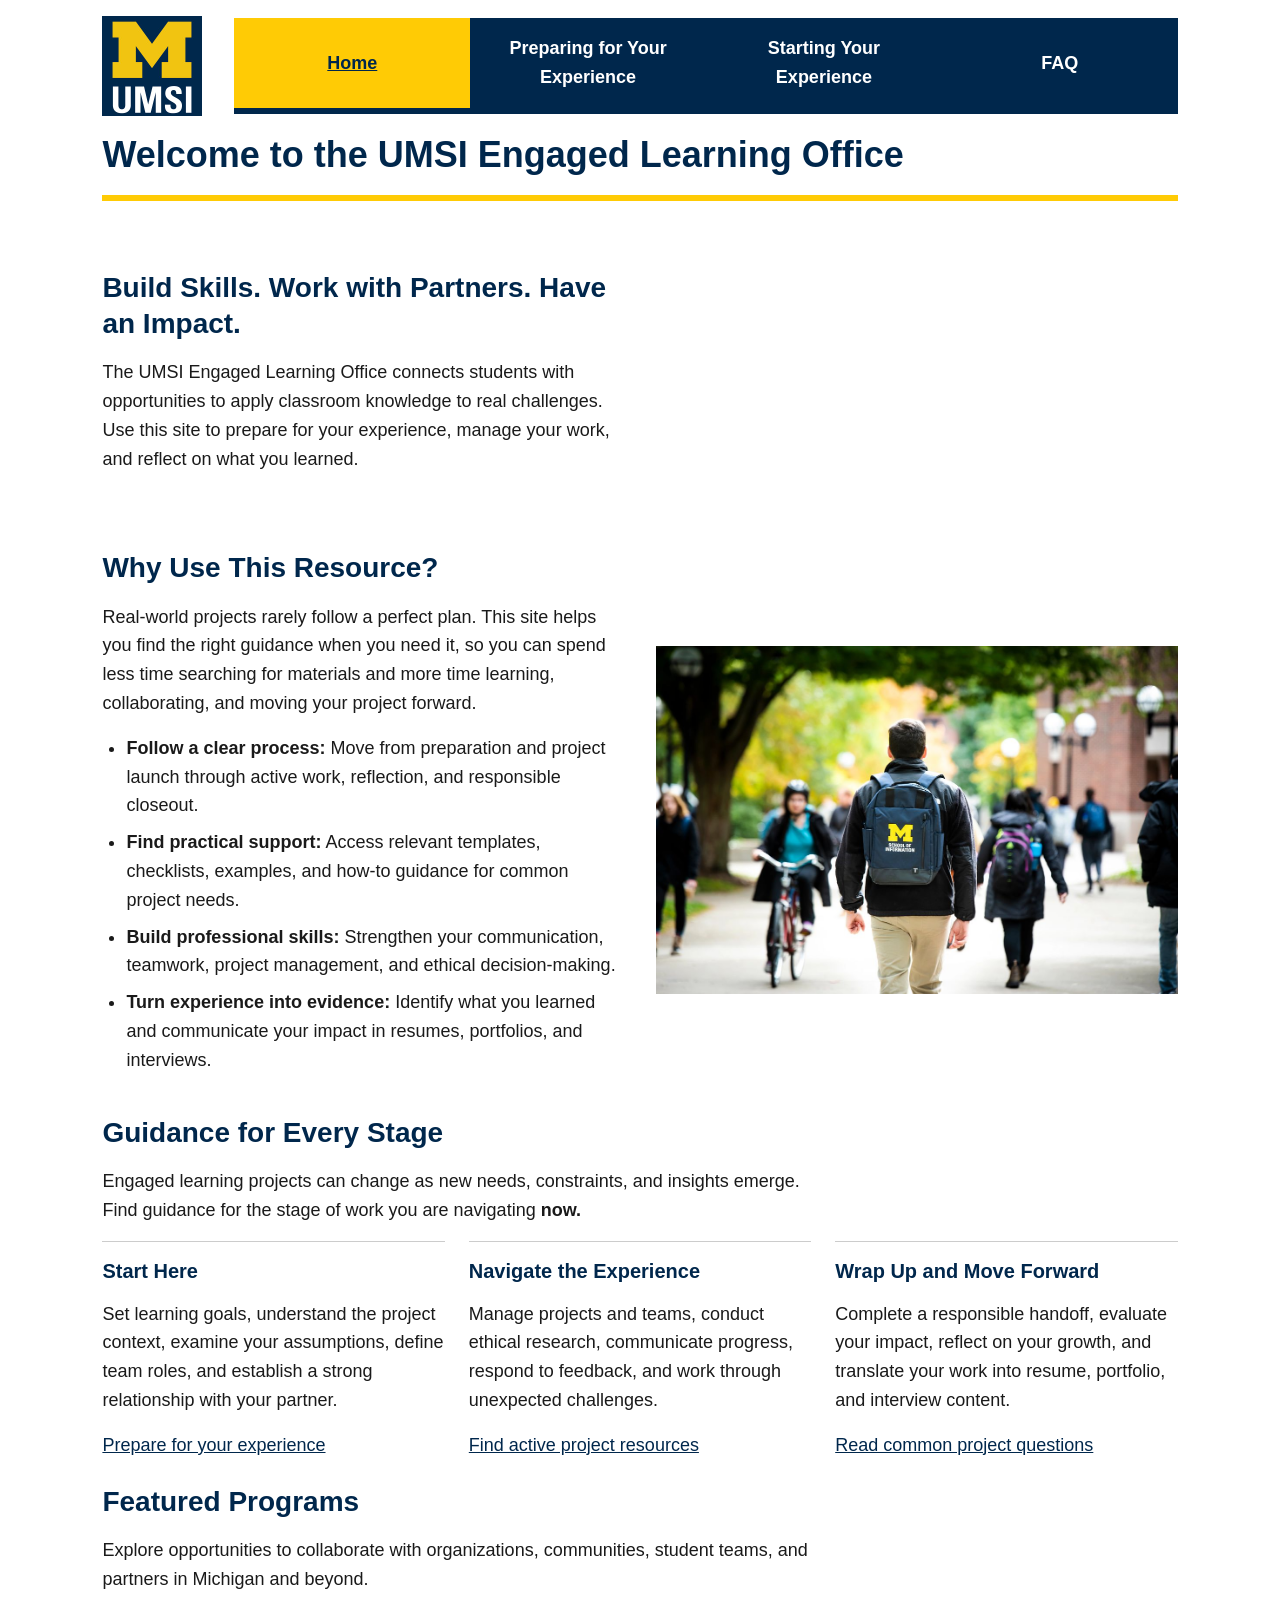
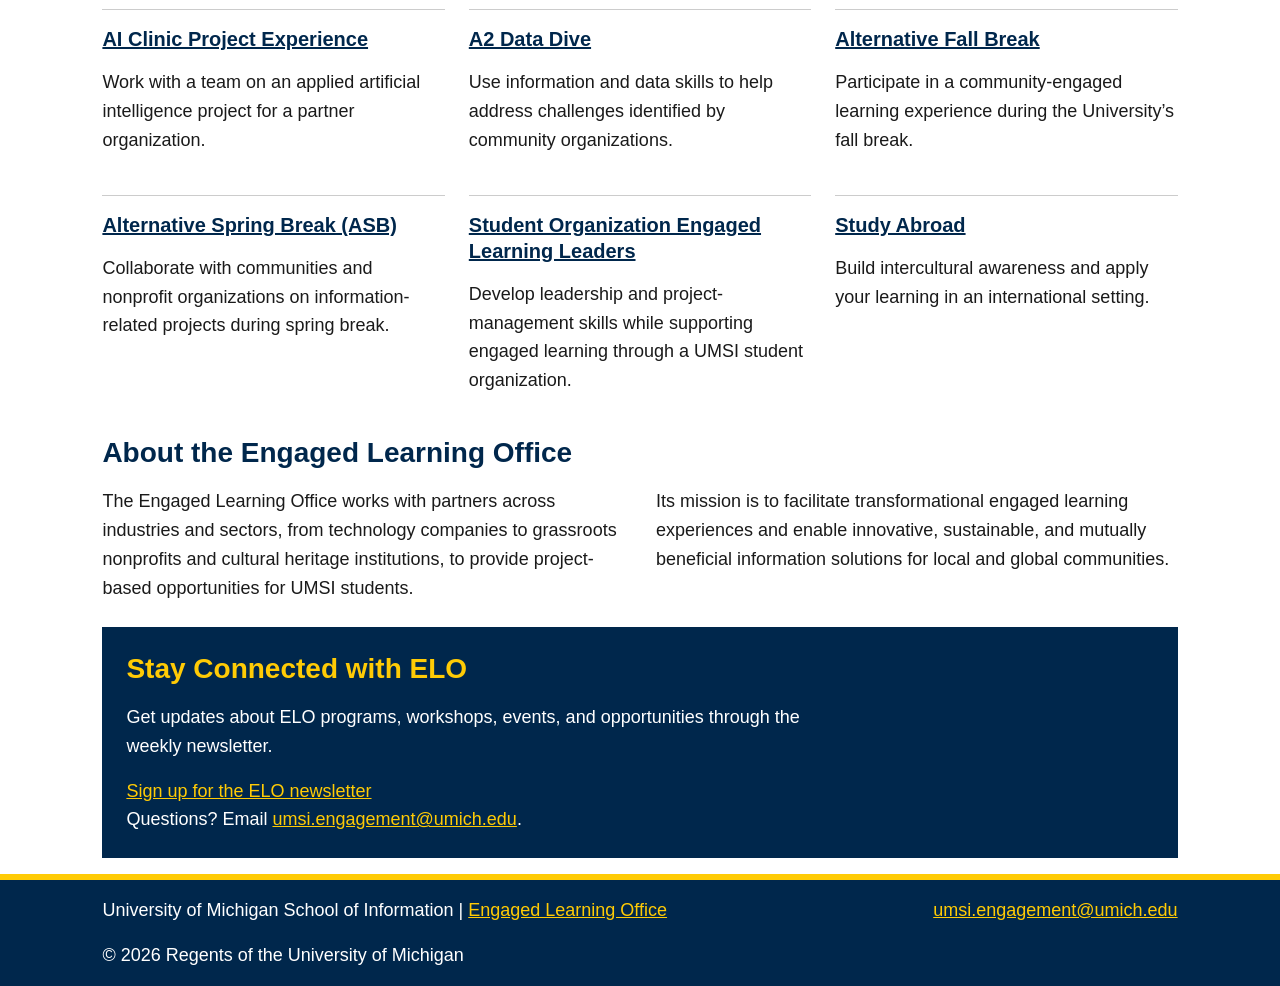
==== commit b2cf87fa: "Add files via upload" ====
--- a/index.html
+++ b/index.html
@@ -4,18 +4,23 @@
     <meta charset="UTF-8" />
     <meta name="viewport" content="width=device-width, initial-scale=1.0" />
     <title>Engaged Learning Resources | UMSI</title>
+    <link rel="stylesheet" href="css/reset.css" />
     <link rel="stylesheet" href="css/style.css" />
+    <link
+      rel="icon"
+      href="images/UMSI_signature_vertical_informal_solidblue.jpg"
+    />
   </head>
   <body>
     <header>
-      <a href="#main">Skip to Main Content</a>
+      <a class="skip-link" href="#main">Skip to Main Content</a>
       <img
         src="images/UMSI_signature_vertical_informal_solidblue.jpg"
         alt="UMSI Logo"
       />
       <nav>
         <ul>
-          <li><a href="index.html">Home</a></li>
+          <li><a aria-current="page" href="index.html">Home</a></li>
           <li><a href="prep.html">Preparing for Your Experience</a></li>
           <li><a href="start.html">Starting Your Experience</a></li>
           <li><a href="faq.html">FAQ</a></li>
@@ -24,14 +29,16 @@
       <h1>Welcome to the UMSI Engaged Learning Office</h1>
     </header>
     <main id="main">
-      <section>
-        <h2>Build Skills. Work with Partners. Have an Impact.</h2>
-        <p>
-          The UMSI Engaged Learning Office connects students with opportunities
-          to apply classroom knowledge to real challenges. Use this site to
-          prepare for your experience, manage your work, and reflect on what you
-          learned.
-        </p>
+      <section class="with-media">
+        <div>
+          <h2>Build Skills. Work with Partners. Have an Impact.</h2>
+          <p>
+            The UMSI Engaged Learning Office connects students with
+            opportunities to apply classroom knowledge to real challenges. Use
+            this site to prepare for your experience, manage your work, and
+            reflect on what you learned.
+          </p>
+        </div>
 
         <iframe
           width="560"
@@ -53,40 +60,43 @@
         <!-- Note: this iframe might cause an Axe ARIA error - that's not on you that's on YouTube! -->
       </section>
 
-      <section>
-        <h2>Why Use This Resource?</h2>
-
-        <p>
-          Real-world projects rarely follow a perfect plan. This site helps you
-          find the right guidance when you need it, so you can spend less time
-          earching for materials and more time learning, collaborating, and
-          moving your project forward.
-        </p>
+      <section class="with-media">
+        <div>
+          <h2>Why Use This Resource?</h2>
+
+          <p>
+            Real-world projects rarely follow a perfect plan. This site helps
+            you find the right guidance when you need it, so you can spend less
+            time searching for materials and more time learning, collaborating,
+            and moving your project forward.
+          </p>
+          <ul>
+            <li>
+              <strong>Follow a clear process:</strong> Move from preparation and
+              project launch through active work, reflection, and responsible
+              closeout.
+            </li>
+            <li>
+              <strong>Find practical support:</strong> Access relevant
+              templates, checklists, examples, and how-to guidance for common
+              project needs.
+            </li>
+            <li>
+              <strong>Build professional skills:</strong> Strengthen your
+              communication, teamwork, project management, and ethical
+              decision-making.
+            </li>
+            <li>
+              <strong>Turn experience into evidence:</strong> Identify what you
+              learned and communicate your impact in resumes, portfolios, and
+              interviews.
+            </li>
+          </ul>
+        </div>
         <img
           src="images/UMSI_CampusFall_UMSIBackpack_02.jpg"
           alt="A student wears a UMSI backpack in fall on the drag."
         />
-        <ul>
-          <li>
-            <strong>Follow a clear process:</strong>Move from preparation and
-            project launch through active work, reflection, and responsible
-            closeout.
-          </li>
-          <li>
-            <strong>Find practical support:</strong> Access relevant templates,
-            checklists, examples, and how-to guidance for common project needs.
-          </li>
-          <li>
-            <strong>Build professional skills:</strong> Strengthen your
-            communication, teamwork, project management, and ethical
-            decision-making.
-          </li>
-          <li>
-            <strong>Turn experience into evidence:</strong> Identify what you
-            learned and communicate your impact in resumes,portfolios, and
-            interviews.
-          </li>
-        </ul>
       </section>
 
       <section>
@@ -96,35 +106,37 @@
           insights emerge. Find guidance for the stage of work you are
           navigating <strong>now.</strong>
         </p>
-        <article>
-          <h3>Start Here</h3>
-          <p>
-            Set learning goals, understand the project context, examine your
-            assumptions, define team roles, and establish a strong relationship
-            with your partner.
-          </p>
-          <a href="prep.html">Prepare for your experience</a>
-        </article>
-
-        <article>
-          <h3>Navigate the Experience</h3>
-          <p>
-            Manage projects and teams, conduct ethical research, communicate
-            progress, respond to feedback, and work through unexpected
-            challenges.
-          </p>
-          <a href="start.html">Find active project resources</a>
-        </article>
-
-        <article>
-          <h3>Wrap Up and Move Forward</h3>
-          <p>
-            Complete a responsible handoff, evaluate your impact, reflect on
-            your growth, and translate your work into resume, portfolio, and
-            interview content.
-          </p>
-          <a href="faq.html">Read common project questions</a>
-        </article>
+        <div class="cards-grid">
+          <article>
+            <h3>Start Here</h3>
+            <p>
+              Set learning goals, understand the project context, examine your
+              assumptions, define team roles, and establish a strong
+              relationship with your partner.
+            </p>
+            <a href="prep.html">Prepare for your experience</a>
+          </article>
+
+          <article>
+            <h3>Navigate the Experience</h3>
+            <p>
+              Manage projects and teams, conduct ethical research, communicate
+              progress, respond to feedback, and work through unexpected
+              challenges.
+            </p>
+            <a href="start.html">Find active project resources</a>
+          </article>
+
+          <article>
+            <h3>Wrap Up and Move Forward</h3>
+            <p>
+              Complete a responsible handoff, evaluate your impact, reflect on
+              your growth, and translate your work into resume, portfolio, and
+              interview content.
+            </p>
+            <a href="faq.html">Read common project questions</a>
+          </article>
+        </div>
       </section>
 
       <section>
@@ -133,84 +145,86 @@
           Explore opportunities to collaborate with organizations, communities,
           student teams, and partners in Michigan and beyond.
         </p>
-        <article>
-          <h3>
-            <a
-              href="https://mcompass.umich.edu/_portal/tds-program-brochure?programid=12810"
-              >AI Clinic Project Experience</a
-            >
-          </h3>
-          <p>
-            Work with a team on an applied artificial intelligence project for a
-            partner organization.
-          </p>
-        </article>
-
-        <article>
-          <h3>
-            <a
-              href="https://mcompass.umich.edu/_portal/tds-program-brochure?programid=12556"
-              >A2 Data Dive</a
-            >
-          </h3>
-          <p>
-            Use information and data skills to help address challenges
-            identified by community organizations.
-          </p>
-        </article>
-
-        <article>
-          <h3>
-            <a
-              href="https://mcompass.umich.edu/_portal/tds-program-brochure?programid=11297"
-              >Alternative Fall Break</a
-            >
-          </h3>
-          <p>
-            Participate in a community-engaged learning experience during the
-            University’s fall break.
-          </p>
-        </article>
-
-        <article>
-          <h3>
-            <a
-              href="https://mcompass.umich.edu/_portal/tds-program-brochure?programid=10621"
-              >Alternative Spring Break (ASB)</a
-            >
-          </h3>
-          <p>
-            Collaborate with communities and nonprofit organizations on
-            information-related projects during spring break.
-          </p>
-        </article>
-
-        <article>
-          <h3>
-            <a
-              href="https://mcompass.umich.edu/_portal/tds-program-brochure?programid=12294"
-              >Student Organization Engaged Learning Leaders</a
-            >
-          </h3>
-          <p>
-            Develop leadership and project-management skills while supporting
-            engaged learning through a UMSI student organization.
-          </p>
-        </article>
-
-        <article>
-          <h3>
-            <a href="https://www.si.umich.edu/student-life/study-abroad"
-              >Study Abroad</a
-            >
-          </h3>
-          <p>
-            Build intercultural awareness and apply your learning in an
-            international setting.
-          </p>
-        </article>
-      </section>
-      <section>
+        <div class="cards-grid">
+          <article>
+            <h3>
+              <a
+                href="https://mcompass.umich.edu/_portal/tds-program-brochure?programid=12810"
+                >AI Clinic Project Experience</a
+              >
+            </h3>
+            <p>
+              Work with a team on an applied artificial intelligence project for
+              a partner organization.
+            </p>
+          </article>
+
+          <article>
+            <h3>
+              <a
+                href="https://mcompass.umich.edu/_portal/tds-program-brochure?programid=12556"
+                >A2 Data Dive</a
+              >
+            </h3>
+            <p>
+              Use information and data skills to help address challenges
+              identified by community organizations.
+            </p>
+          </article>
+
+          <article>
+            <h3>
+              <a
+                href="https://mcompass.umich.edu/_portal/tds-program-brochure?programid=11297"
+                >Alternative Fall Break</a
+              >
+            </h3>
+            <p>
+              Participate in a community-engaged learning experience during the
+              University’s fall break.
+            </p>
+          </article>
+
+          <article>
+            <h3>
+              <a
+                href="https://mcompass.umich.edu/_portal/tds-program-brochure?programid=10621"
+                >Alternative Spring Break (ASB)</a
+              >
+            </h3>
+            <p>
+              Collaborate with communities and nonprofit organizations on
+              information-related projects during spring break.
+            </p>
+          </article>
+
+          <article>
+            <h3>
+              <a
+                href="https://mcompass.umich.edu/_portal/tds-program-brochure?programid=12294"
+                >Student Organization Engaged Learning Leaders</a
+              >
+            </h3>
+            <p>
+              Develop leadership and project-management skills while supporting
+              engaged learning through a UMSI student organization.
+            </p>
+          </article>
+
+          <article>
+            <h3>
+              <a href="https://www.si.umich.edu/student-life/study-abroad"
+                >Study Abroad</a
+              >
+            </h3>
+            <p>
+              Build intercultural awareness and apply your learning in an
+              international setting.
+            </p>
+          </article>
+        </div>
+      </section>
+      <section class="two-columns">
         <h2>About the Engaged Learning Office</h2>
         <p>
           The Engaged Learning Office works with partners across industries and
@@ -236,8 +250,9 @@
           >
         </div>
         <p>
-          Questions? Email<a href="mailto:umsi.engagement@umich.edu"
-            >umsi.engagement@umich.edu </a
+          Questions? Email
+          <a href="mailto:umsi.engagement@umich.edu"
+            >umsi.engagement@umich.edu</a
           >.
         </p>
       </aside>
@@ -256,7 +271,10 @@
       <address>
         <a href="mailto:umsi.engagement@umich.edu">umsi.engagement@umich.edu</a>
       </address>
-      <p>&copy; 2026 Regents of the University of Michigan</p>
+      <p>
+        &copy; <span id="year">2026</span> Regents of the University of Michigan
+      </p>
     </footer>
+    <script src="js/main.js"></script>
   </body>
 </html>
--- a/css/style.css
+++ b/css/style.css
@@ -1,10 +1,11 @@
 body {
   font-family: Arial, Helvetica, sans-serif;
-  font-size: 18px;
+  font-size: 1.125rem;
   line-height: 1.6;
   color: #1a1a1a;
   background-color: #ffffff;
-  margin: 0;
+  max-width: 90rem;
+  margin: 0 auto;
 }
 
 h1,
@@ -12,18 +13,34 @@
 h3 {
   color: #00274c;
   line-height: 1.3;
+  margin: 0 0 1rem 0;
 }
 
 h1 {
-  font-size: 28px;
+  font-size: 1.75rem;
 }
 
 h2 {
-  font-size: 24px;
+  font-size: 1.5rem;
 }
 
 h3 {
-  font-size: 20px;
+  font-size: 1.25rem;
+}
+
+p {
+  max-width: 45rem;
+  margin: 0 0 1rem 0;
+}
+
+main ul,
+main ol {
+  margin: 0 0 1rem 0;
+  padding-left: 1.5rem;
+}
+
+main li {
+  margin-bottom: 0.5rem;
 }
 
 a {
@@ -54,15 +71,43 @@
 header,
 main,
 footer {
-  padding: 16px;
+  padding: 1rem;
 }
 
 section {
-  margin-bottom: 24px;
+  margin-bottom: 1.5rem;
+}
+
+.skip-link {
+  position: absolute;
+  left: -9999px;
+}
+
+.skip-link:focus {
+  left: 0;
+  top: 0;
+  z-index: 10;
+  padding: 1rem;
+  font-weight: bold;
+  color: #00274c;
+  background-color: #ffcb05;
 }
 
 article {
-  margin-bottom: 16px;
+  border-top: 1px solid #cccccc;
+  padding-top: 1rem;
+  margin-bottom: 1rem;
+}
+
+header img {
+  width: 6.25rem;
+  height: 6.25rem;
+}
+
+header h1 {
+  margin: 1rem 0 0 0;
+  border-bottom: 6px solid #ffcb05;
+  padding-bottom: 1rem;
 }
 
 nav {
@@ -77,11 +122,12 @@
 
 nav a {
   display: block;
-  padding: 16px;
+  padding: 1rem;
   color: #ffffff;
   text-decoration: none;
   font-weight: bold;
   border-bottom: 1px solid #ffffff;
+  border-left: 8px solid transparent;
 }
 
 nav a:hover,
@@ -90,15 +136,94 @@
   color: #00274c;
 }
 
-header img {
-  width: 100px;
-  height: 100px;
-}
-
-header h1 {
-  margin: 16px 0 0 0;
-  border-bottom: 6px solid #ffcb05;
-  padding-bottom: 16px;
+nav a[aria-current="page"] {
+  background-color: #ffcb05;
+  color: #00274c;
+  border-left-color: #00274c;
+  text-decoration: underline;
+}
+
+.cards-grid,
+.two-columns,
+.with-media {
+  display: grid;
+  grid-template-columns: 1fr;
+  gap: 1rem;
+}
+
+.cards-grid,
+.two-columns {
+  margin-bottom: 1.5rem;
+}
+
+.cards-grid article,
+.two-columns article,
+.two-columns details {
+  margin-bottom: 0;
+}
+
+.two-columns h2 {
+  grid-column: 1 / -1;
+  margin-bottom: 0;
+}
+
+.two-columns > p {
+  margin-bottom: 0;
+}
+
+.with-media {
+  align-items: center;
+}
+
+details {
+  align-self: start;
+  border-top: 1px solid #cccccc;
+}
+
+summary {
+  cursor: pointer;
+  padding: 1rem 0;
+  font-weight: bold;
+  color: #00274c;
+}
+
+summary:focus {
+  outline: 3px solid #00274c;
+  background-color: #ffcb05;
+}
+
+summary h3 {
+  display: inline;
+  font-size: 1.125rem;
+  margin: 0;
+}
+
+details p {
+  padding-bottom: 1rem;
+}
+
+aside {
+  background-color: #00274c;
+  color: #ffffff;
+  padding: 1.5rem;
+}
+
+aside h2 {
+  color: #ffcb05;
+}
+
+aside a {
+  color: #ffcb05;
+}
+
+aside a:hover,
+aside a:focus {
+  background-color: #ffcb05;
+  color: #00274c;
+}
+
+aside :last-child {
+  margin-bottom: 0;
 }
 
 footer {
@@ -117,34 +242,110 @@
   color: #00274c;
 }
 
+footer p,
+address {
+  margin: 0 0 1rem 0;
+}
+
 address {
   font-style: normal;
 }
 
+footer :last-child {
+  margin-bottom: 0;
+}
+
 @media (min-width: 768px) {
-  nav li {
-    display: inline-block;
-    width: 24%;
+  header,
+  main,
+  footer {
+    padding-left: 5%;
+    padding-right: 5%;
+  }
+
+  h1 {
+    font-size: 2rem;
+  }
+
+  nav ul {
+    display: grid;
+    grid-template-columns: repeat(4, 1fr);
   }
 
   nav a {
+    display: flex;
+    align-items: center;
+    justify-content: center;
+    box-sizing: border-box;
+    height: 100%;
     text-align: center;
-    border-bottom: none;
-  }
-
-  main {
-    max-width: 800px;
-    margin: 0 auto;
-  }
-}
-
-.cards-grid {
-  display: grid;
-  grid-template-columns: 1fr;
-  gap: 1rem;
-}
-@media (min-width: 768px) {
+    border-left: none;
+    border-bottom: 6px solid transparent;
+  }
+
+  nav a[aria-current="page"] {
+    border-bottom-color: #00274c;
+  }
+
   .cards-grid {
     grid-template-columns: repeat(3, 1fr);
   }
-}
+
+  .two-columns {
+    grid-template-columns: 1fr 1fr;
+    gap: 1rem 2rem;
+  }
+}
+
+@media (min-width: 1024px) {
+  header,
+  main,
+  footer {
+    padding-left: 8%;
+    padding-right: 8%;
+  }
+
+  h1 {
+    font-size: 2.25rem;
+  }
+
+  h2 {
+    font-size: 1.75rem;
+  }
+
+  header {
+    display: grid;
+    grid-template-columns: auto 1fr;
+    align-items: center;
+    column-gap: 2rem;
+  }
+
+  header h1 {
+    grid-column: 1 / -1;
+  }
+
+  .with-media {
+    grid-template-columns: 1fr 1fr;
+    gap: 2rem;
+  }
+
+  .cards-grid {
+    gap: 1.5rem;
+  }
+
+  footer {
+    display: grid;
+    grid-template-columns: 1fr auto;
+    align-items: center;
+    gap: 1rem 2rem;
+  }
+
+  footer p,
+  address {
+    margin: 0;
+  }
+
+  footer p:last-child {
+    grid-column: 1 / -1;
+  }
+}
